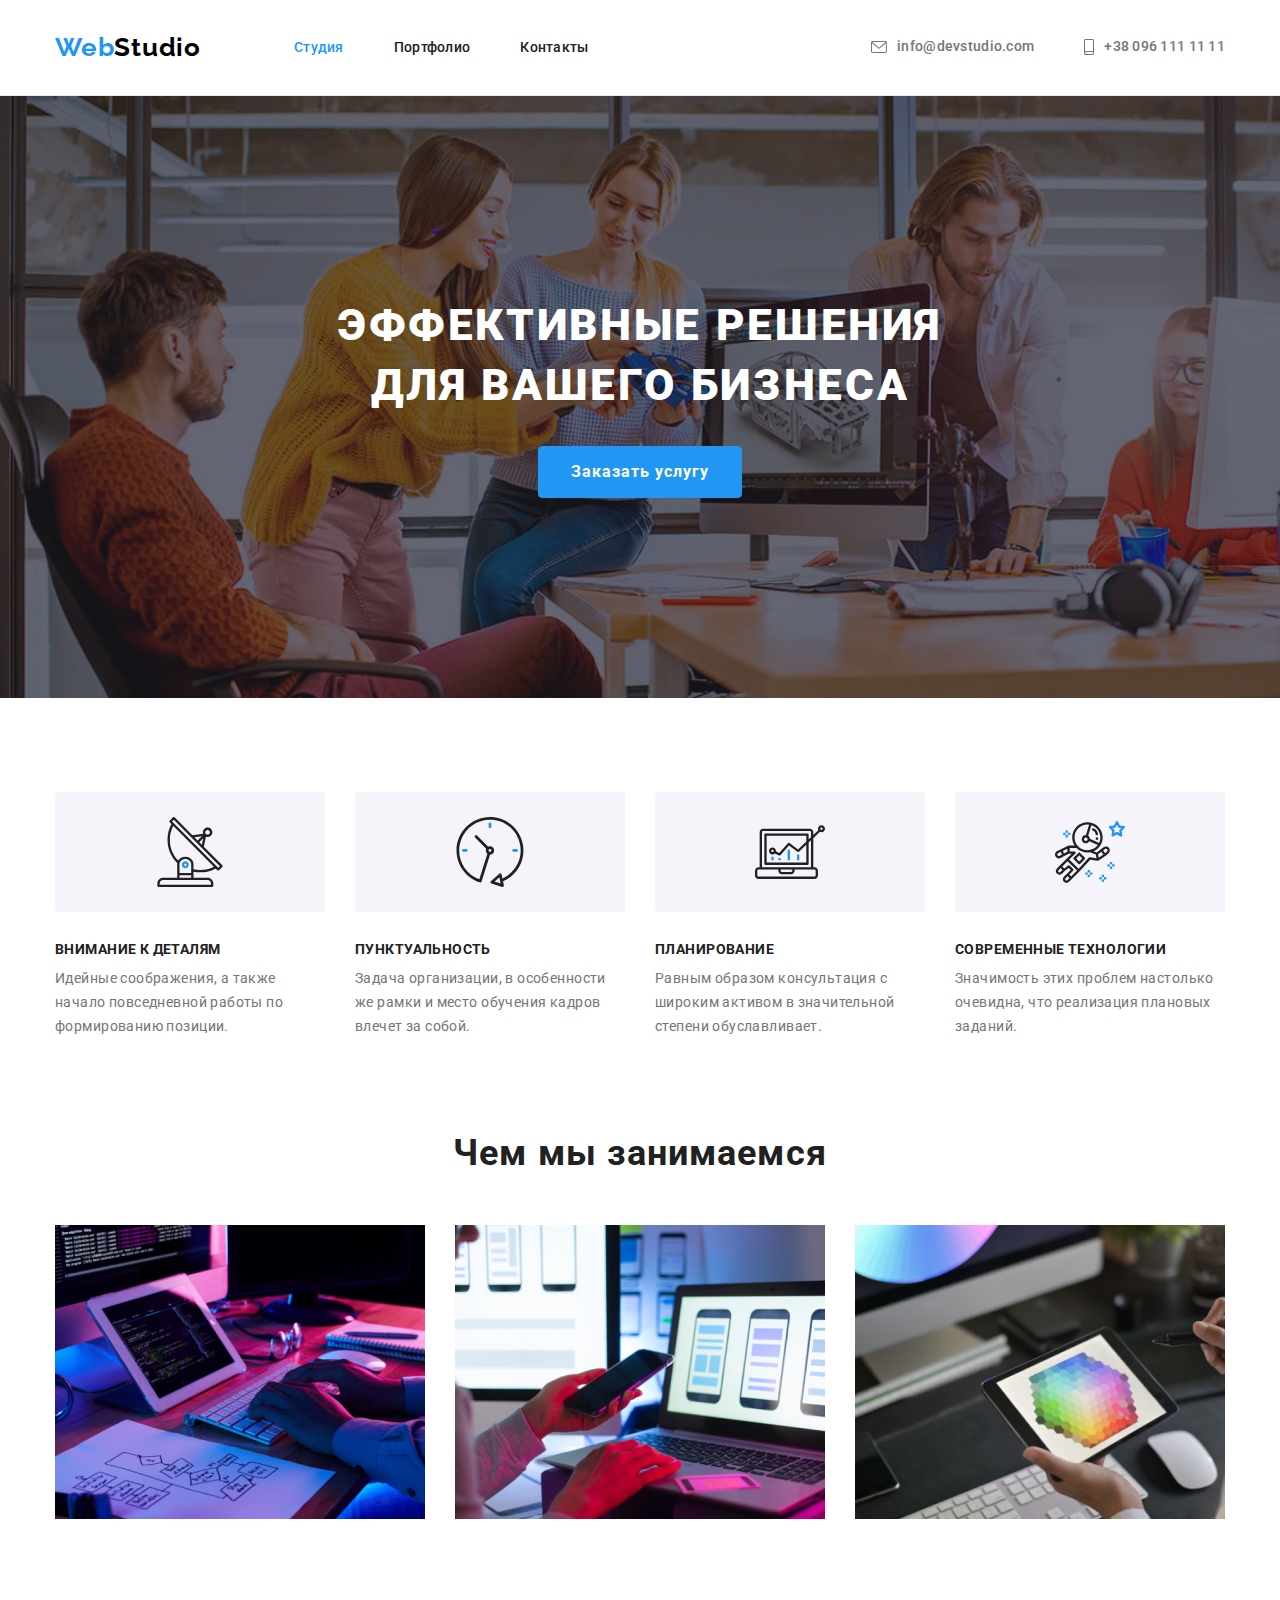
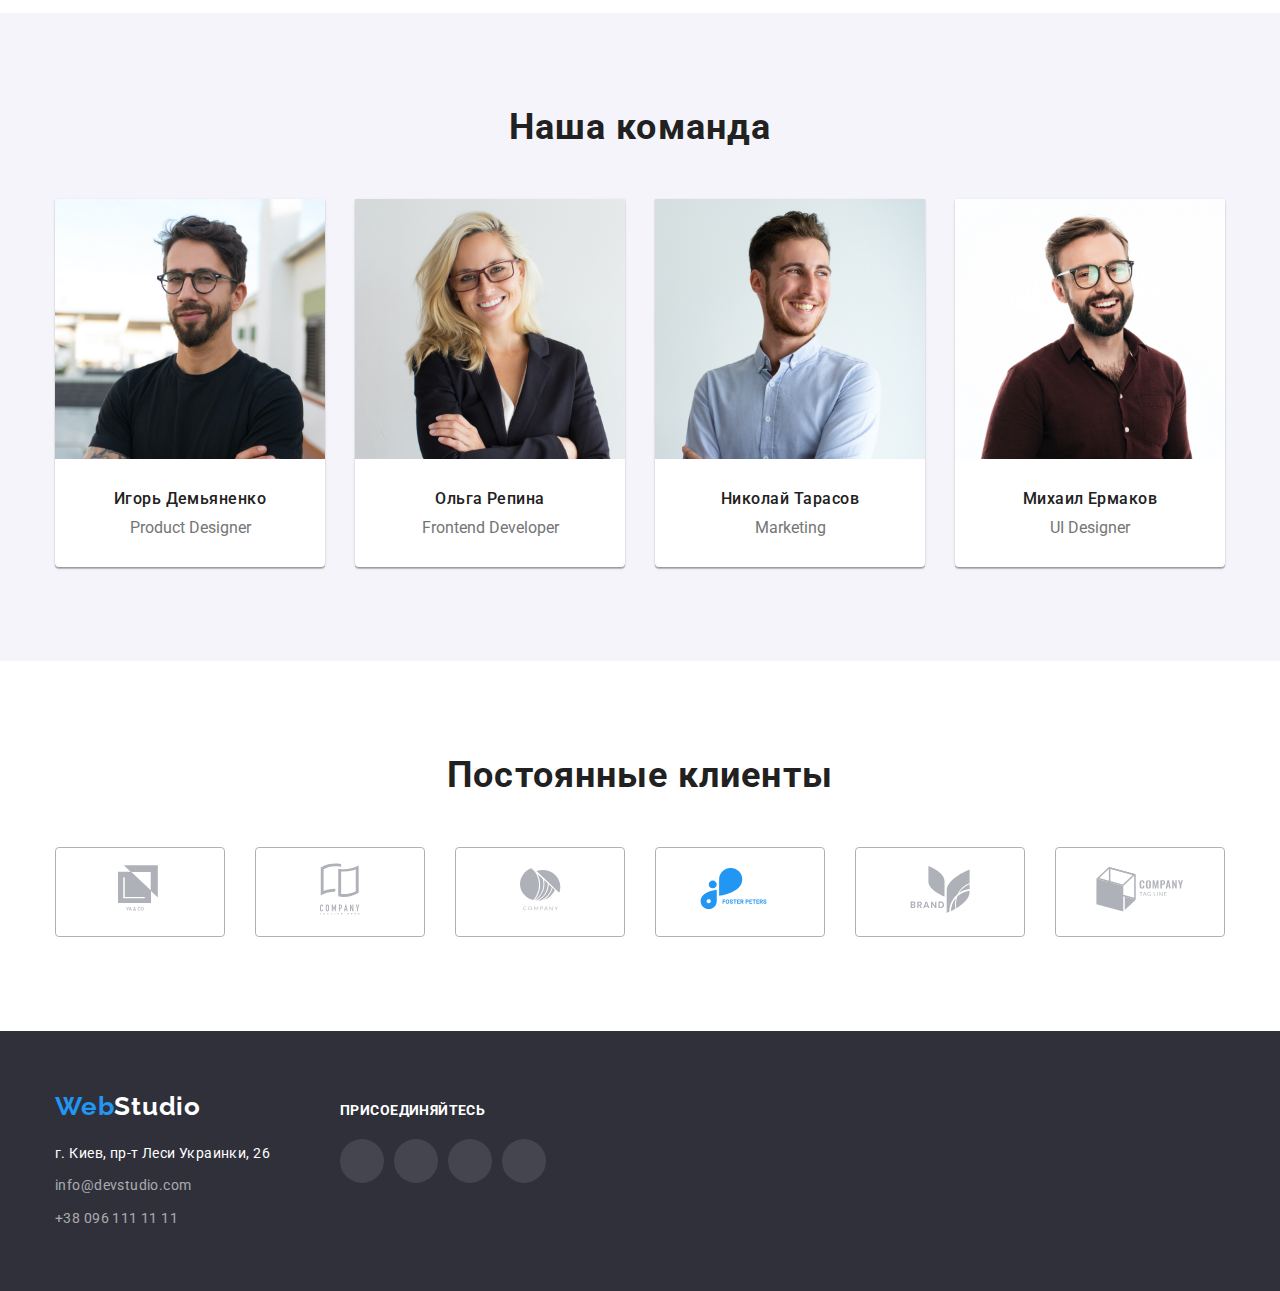
==== index.html @ 1cbe5a63 "added footer social" ====
<!DOCTYPE html>
<html lang="ru">
<head>
    <meta charset="UTF-8">
    <meta name="viewport" content="width=device-width, initial-scale=1.0">
    <link rel="preconnect" href="https://fonts.gstatic.com"> 
    <link href="https://fonts.googleapis.com/css2?family=Raleway:wght@700&family=Roboto:wght@400;500;700;900&display=swap" rel="stylesheet">    
    <link rel="stylesheet" href="https://cdn.jsdelivr.net/npm/modern-normalize@1.0.0/modern-normalize.css">
    <link rel="stylesheet" href="./css/styles.css">
    <title>WebStudio</title>
</head>
<body>
    <header class="header">
        <div class="container">
        <nav class="site-nav">
            <a class="logo" href="./index.html"><span class="accent-logo-color">Web</span>Studio</a>
            <ul class="site-nav-list">
                <li class="nav-menu-item"> <a class="nav-menu-item-link current" href="./index.html">Студия</a></li>
                <li class="nav-menu-item"> <a class="nav-menu-item-link" href="./portfolio.html">Портфолио</a></li>
                <li class="nav-menu-item"> <a class="nav-menu-item-link" href="">Контакты</a></li>
            </ul>
        </nav>    
        <ul class="contacts">
            <li class="contact-item">
                <svg class="email-icon">
                    <use href="./images/sprite.svg#envelope"></use>
                </svg>
                    <a class="contact-item-link" href="mailto:info@devstudio.com">info@devstudio.com</a></li>
            <li class="contact-item">
                <svg class="tel-icon">
                    <use href="./images/sprite.svg#smartphone"></use>
                </svg>
                    <a class="contact-item-link" href="tel:+380961111111">+38 096 111 11 11</a></li>
        </ul>
        </div>
    </header>
    
    <main>
        <!--hero-->
            <section class="hero">
            <div class="container">
                <h1 class="hero-title">Эффективные решения для вашего бизнеса</h1>
                 <button class="hero-btn" type="button"> Заказать услугу </button>
            </div>
            </section>
        <!--advantage-->
        <section class="advantage">
            <div class="container">
                <h2 class="advantage-title visually-hidden">Преимущества</h2>
                <ul class="advantage-list">
                    <li class="advantage-list-item">
                        <div class="advantage-icon-wrapper">
                        <svg class="advantage-icon">
                            <use href="./images/sprite.svg#antenna"></use>
                        </svg>
                        </div>
                        <h3 class="advantage-list-item-title">Внимание к деталям</h3>
                        <p class="advantage-list-item-description">Идейные соображения, а также начало повседневной работы по формированию позиции.</p>
                    </li> 
                    <li class="advantage-list-item">
                        <div class="advantage-icon-wrapper">
                        <svg class="advantage-icon">
                            <use href="./images/sprite.svg#clock"></use>
                        </svg>
                        </div>
                        <h3 class="advantage-list-item-title">Пунктуальность</h3>
                        <p class="advantage-list-item-description">Задача организации, в особенности же рамки и место обучения кадров влечет за собой.</p>
                    </li>
                    <li class="advantage-list-item">
                        <div class="advantage-icon-wrapper">
                        <svg class="advantage-icon">
                            <use href="./images/sprite.svg#diagram"></use>
                        </svg>
                        </div>
                        <h3 class="advantage-list-item-title">Планирование</h3>
                        <p class="advantage-list-item-description">Равным образом консультация с широким активом в значительной степени обуславливает.</p>
                    </li>
                    <li class="advantage-list-item">
                        <div class="advantage-icon-wrapper">
                        <svg class="advantage-icon">
                            <use href="./images/sprite.svg#astronaut"></use>
                        </svg>
                        </div>
                        <h3 class="advantage-list-item-title">Современные технологии</h3>
                        <p class="advantage-list-item-description">Значимость этих проблем настолько очевидна, что реализация плановых заданий.</p>
                    </li>
                </ul>
            </div>
        </section>
        <!--services-->
        <section class="services section">
            <div class="container">
                <h2 class="services-title">Чем мы занимаемся</h2>
                <ul class="services-list">
                    <li class="services-list-item">
                        <img class="services-img" src="./images/img.png" alt="программист работает по ТЗ" height="294" width="370">
                    </li>
                    <li class="services-list-item">
                        <img class="services-img" src="./images/img-1.png" alt="веб дизайн для приложений на смартфоне" height="294" width="370">
                    </li>
                    <li class="services-list-item">
                        <img class="services-img" src="./images/img-2.png" alt="разработка веб дизайна креативщиком" height="294" width="370">
                    </li>
                </ul>
            </div>
        </section>
        <!--team-->
        <section class="team section">
            <div class="container">
                <h2 class="team-title">Наша команда</h2>
                <ul class="worker-list">
                    <li class="worker-list-item">
                        <img class="worker-photo" src="./images/igor.jpg" alt="Продакт дизайнер игорь" width="270" height="260">
                        <h3 class="worker-name">Игорь Демьяненко</h3>
                        <p class="worker-position" lang="en">Product Designer</p>
                    </li>
                    <li class="worker-list-item">
                        <img class="worker-photo" src="./images/olga.jpg" alt="фронт-энд разработчик ольга" width="270" height="260">
                        <h3 class="worker-name">Ольга Репина</h3>
                        <p class="worker-position" lang="en">Frontend Developer</p>
                    </li>
                    <li class="worker-list-item">
                        <img class="worker-photo" src="./images/nikolay.jpg" alt="маркетолог николай" width="270" height="260">
                        <h3 class="worker-name">Николай Тарасов</h3>
                        <p class="worker-position" lang="en">Marketing</p>
                    </li>
                    <li class="worker-list-item">
                        <img class="worker-photo" src="./images/michail.jpg" alt="УИ дизайнер михаил" width="270" height="260">
                        <h3 class="worker-name">Михаил Ермаков</h3>
                        <p class="worker-position" lang="en">UI Designer</p>
                    </li>           
                </ul>
            </div>
        </section>
        <!-- clients -->
        <section class="clients section">
            <div class="container">
                <h2 class="clients-title">Постоянные клиенты</h2>
                <ul class="clients-list">
                    <li class="clients-list-item">
                        <a class="clients-link" href="" target="_blank">
                            <svg class="clients-logo" width="44px" height="49px">
                                <use href="./images/sprite.svg#logo-1"></use>
                            </svg>
                        </a>
                    </li>
                    <li class="clients-list-item">
                        <a class="clients-link" href="" target="_blank">
                            <svg class="clients-logo" width="40px" height="52px" >
                            <use href="./images/sprite.svg#logo-2"></use>
                        </svg>
                        </a>
                    </li>
                    <li class="clients-list-item">
                        <a class="clients-link" href="" target="_blank">
                            <svg class="clients-logo" width="41px" height="43px">
                            <use href="./images/sprite.svg#logo-3"></use>
                        </svg>
                        </a>
                    </li>
                    <li class="clients-list-item">
                        <a class="clients-link" href="" target="_blank">
                            <svg class="clients-logo" width="80px" height="42px">
                            <use href="./images/sprite.svg#logo-4"></use>
                        </svg>
                        </a>
                    </li>
                    <li class="clients-list-item">
                        <a class="clients-link" href="" target="_blank">
                            <svg class="clients-logo" width="60px" height="47px">
                            <use href="./images/sprite.svg#logo-5"></use>
                        </svg>
                        </a>
                    </li>
                    <li class="clients-list-item">
                        <a class="clients-link" href="" target="_blank">
                            <svg class="clients-logo" width="88px" height="45px">
                            <use href="./images/sprite.svg#logo-6"></use>
                        </svg>
                        </a>
                    </li>
                </ul>
            </div>
        </section>
    </main>
    <footer class="footer">
        <!-- contacts -->
        <div class="container">
            <div class="wrap">
            <a class="logo" href="./index.html" ><span class="accent-logo-color">Web</span><span class="logo-white">Studio</span></a>
            <address>
                <ul class="main-contacts-list">
                    <li class="main-contacts-item">
                        <a class="main-contacts-link map" href="https://goo.gl/maps/psRtu3tgyUnC2bHMA" target="_blank"> г. Киев, пр-т Леси Украинки, 26 </a>
                    </li>
                    <li class="main-contacts-item">
                        <a class="main-contacts-link" href="mailto:info@devstudio.com">info@devstudio.com</a>
                    </li>
                    <li class="main-contacts-item">
                        <a class="main-contacts-link" href="tel:+380961111111">+38 096 111 11 11</a>
                    </li>
                </ul>
            </address>
            </div>
            <div class="footer-social">
                <h2 class="join">присоединяйтесь</h2>
                <ul class="footer-social-list">
                    <li class="footer-social-item">
                        <a class="footer-social-link" href="#" target="_blank">
                            <svg class="social-logo" width="20px" height="20px">
                                <use href=".images/sprite.svg#instagram"></use>
                            </svg>
                        </a>
                    </li>
                    <li class="footer-social-item">
                        <a class="footer-social-link" href="#" target="_blank">
                            <svg class="social-logo" width="20px" height="20px">
                                <use href=".images/sprite.svg#twitter"></use>
                            </svg>
                        </a>
                    </li>
                    <li class="footer-social-item">
                        <a class="footer-social-link" href="#" target="_blank">
                            <svg class="social-logo" width="20px" height="20px">
                                <use href=".images/sprite.svg#facebook"></use>
                            </svg>
                        </a>
                    </li>
                    <li class="footer-social-item">
                        <a class="footer-social-link" href="#" target="_blank"">
                            <svg class="social-logo" width="20px" height="20px">
                                <use href=".images/sprite.svg#linkedin"></use>
                            </svg>
                        </a>
                    </li>
                </ul>
            </div>
        </div>
    </footer>
</body>
</html>
---- css/styles.css ----
:root {
    --primary-text-color:#212121;
    --secondary-text-color:#757575;
    --accent-text-color:#2196F3;
    --reserve-text-color: #FFFFFF;
    --primary-font-family: "Roboto", sans-serif;
    --secondary-font-family: "Raleway", sans-serif;
}
html {
    box-sizing: border-box;
    
}
*,
*::before,
*::after {
  box-sizing: inherit;
}
body {
    font-family: var(--primary-font-family);
}
ul {
    list-style: none;
    padding: 0;
    margin: 0;
}
h1,
h2,
h3,
h4,
h5,
h6,
p {
    margin: 0;
}
a {
    text-decoration: none;
}
address {
    font-style: normal;
}
img {
    display: block;
    max-width: 100%;
    height: auto;
}
.container {
    width: 1200px;
    padding: 0 15px;
    margin: 0 auto;
}
.section {
    padding-top: 94px;
    padding-bottom: 94px;
}
.visually-hidden {
    position: absolute;
    width: 1px;
    height: 1px;
    margin: -1px;
    border: 0;
    padding: 0;
    
    white-space: nowrap;
    clip-path: inset(100%);
    clip: rect(0 0 0 0);
    overflow: hidden;
  }
  /* ========== HEADER ==========*/
.header {
    padding-top: 32px;
    padding-bottom: 32px;
    border-bottom: 1px solid #ececec;
}
  .header .container {
      display: flex;
      align-items: center;
  }
  .site-nav {
      display: flex;
      align-items: center;
  }
  .site-nav-list{
    display: flex;
    align-items: center;
    margin-left: 93px;
  }
  .nav-menu-item:not(:last-child) {
      margin-right: 50px;
  }
  .contacts {
      display: flex;
      align-items: center;
      margin-left: auto;
  }
  .logo {
      font-family: var(--secondary-font-family);
      color:#000000;
      font-weight: 700;
      font-size: 26px;
      line-height: 1.19;
      letter-spacing: 0.03em;
    }
  .accent-logo-color {
      color: var(--accent-text-color);
  }
  .nav-menu-item-link {
      font-weight: 500;
      font-size: 14px;
      line-height: 1.14;
      letter-spacing: 0.02em;
      color: var(--primary-text-color);
  }
  .nav-menu-item-link:hover,
  .nav-menu-item-link:focus,
  .contact-item-link:hover,
  .contact-item-link:focus {
    color: var(--accent-text-color);
}
.current {
    color: var(--accent-text-color);
}
.contact-item:not(:last-child) {
    margin-right: 50px;
}
.contact-item-link {
    font-weight: 500;
    font-size: 14px;
    line-height: 1.14;
    letter-spacing: 0.02em;
    color: var(--secondary-text-color);
}
.contact-item {
    display: flex;
    align-items: center;
}
.email-icon {
    margin-right: 10px;
    width: 16px;
    height: 12px;
}
.tel-icon {
    margin-right: 10px;
    width: 10px;
    height: 16px;
}

.email-icon:hover,
.email-icon:focus,
.tel-icon:hover,
.tel-icon:focus {
    fill: currentColor;
}

/* =========== HERO ==========*/
.hero {
    text-align: center;
    padding-top: 200px;
    padding-bottom: 200px;
    background-color: #2F303A;
    background-image: linear-gradient(
        rgba(47, 48, 58, 0.4),
        rgba(47, 48, 58, 0.4)
      ),
      url(../images/hero.jpg);
    background-repeat: no-repeat;
    background-size: cover;
 } 
.hero-title {
    max-width: 696px;
    margin-left: auto;
    margin-right: auto;
    font-weight: 900;
    font-size: 44px;
    line-height: 1.36; 
    letter-spacing: 0.06em;
    text-transform: uppercase;
    color: var(--reserve-text-color);
    margin-bottom: 30px;
}
.hero-btn {
    padding: 10px 32px;
    min-width: 200px;
    border-radius: 4px;
    border: 1px solid var(--accent-text-color);
    cursor: pointer;
    font-weight: 700;
    font-size: 16px;
    line-height: 1.87;
    letter-spacing: 0.06em;
    color: var(--reserve-text-color);
    background-color: var(--accent-text-color);
}
/* ========= ADVANTAGES ======== */
.advantage .container {
    padding-top: 94px;
}
.advantage-list {
    display: flex;
    align-items: flex-start;
    justify-content: space-between;
}
.advantage-list-item {
    min-width: 270px;
}
.advantage-list-item:not(:last-child) {
    margin-right: 30px;
}
.advantage-list-item-title {
    margin-bottom: 10px;
    font-weight: 700;
    font-size: 14px;
    line-height: 1.14;
    letter-spacing: 0.03em;
    text-transform: uppercase;
    color: var(--primary-text-color);
    }
.advantage-list-item-description {
    font-weight: 400;
    font-size: 14px;
    line-height: 1.71;
    letter-spacing: 0.03em;
    color: var(--secondary-text-color);
}
.advantage-icon{
    width: 70px;
    height: 70px;
}
.advantage-icon-wrapper {
    margin-bottom: 30px;
    padding: 25px 100px;
    height: 120px;
    background-color: #F5F4FA;
    border-radius: 4px;
}
/*  ========SERVICES======== */
.services-list {
    display: flex;
    justify-content: space-between;
}
.services-title {
    margin-bottom: 50px;
    font-weight: 700;
    font-size: 36px;
    line-height: 1.16;
    text-align: center;
    letter-spacing: 0.03em;
    color: var(--primary-text-color);
}

/* ======= TEAM ======= */
.team {
    background: #F5F4FA;
}
.worker-list {
    display: flex;
    justify-content: space-between;  
}
.worker-list-item {
    padding-bottom: 30px;
    background-color: var(--reserve-text-color);
    box-shadow: 
        0px 1px 3px rgba(0, 0, 0, 0.12), 
        0px 1px 1px  rgba(0, 0, 0, 0.14), 
        0px 2px 1px  rgba(0, 0, 0, 0.2);
    border-radius: 0px 0px 4px 4px;
}
.team-title {
    margin-bottom: 50px;
    font-weight: 700;
    font-size: 36px;
    line-height: 1.16;
    text-align: center;
    letter-spacing: 0.03em;
    color: var(--primary-text-color);
}
.worker-name {
    margin-top: 30px;
    font-weight: 500;
    font-size: 16px;
    line-height: 1.19;
    text-align: center;
    letter-spacing: 0.03em;
    color: var(--primary-text-color);
}
.worker-position{
    margin-top: 10px;
    font-size: 16px;
    line-height: 1.19;
    text-align: center;
    color: var(--secondary-text-color);
}
/* ========= CLIENTS ======== */
.clients-list {
    display: flex;
    align-items: flex-start;
    justify-content: space-between;
}
.clients-list-item {
    display: flex;
    justify-content: center;
    align-items: center;
    width: 170px;
    height: 90px;
    border: 1px solid #AFB1B8;
    border-radius: 4px;
}
.clients-list-item:not(:last-child) {
    margin-right: 30px;
}
.clients-title {
    margin-bottom: 50px;
    font-weight: 700;   
    font-size: 36px;    
    line-height: 1.16;
    text-align: center;
    letter-spacing: 0.03em;
    color: var(--primary-text-color);
}


/* ====== FOOTER ======== */
.footer {
    padding-top: 60px;
    padding-bottom: 60px;
    background: #2F303A;
} 
.logo-white {
    color: var(--reserve-text-color);
}
.main-contacts-list {
    margin-top: 20px;
}
.main-contacts-item:not(:last-child) {
    margin-bottom: 9px;
}
.main-contacts-link{
    font-size: 14px;
    line-height: 1.71;
    letter-spacing: 0.03em;
    color: rgba(255, 255, 255, 0.6);
}
.main-contacts-link.map {
    color: var(--reserve-text-color);
}
.footer .container {
    display: flex;
    justify-self: start;
    align-items: baseline;
}   
/* =====footer social links======= */
.footer-social {
    margin-left: 70px;
}
.join {
    margin-bottom: 20px;
    font-weight: bold;
    font-size: 14px;
    line-height: 1.14;
    letter-spacing: 0.03em;
    text-transform: uppercase;
    color: var(--reserve-text-color);
}
.footer-social-list {
    display: flex;
    align-items: flex-start;
    justify-content: space-between;
    width: 206px;
}
.footer-social-item {
    width: 44px;
    height: 44px;
    border-radius: 50%;
    background-color: rgba(255, 255, 255, 0.1);
}
/* ======== PORTFOLIO ========== */
.filter {
    display: flex;
    justify-content: center;
    margin-bottom: 50px;
}
.filter-item:not(:last-child) {
    margin-right: 9px;
}
.filter-btn {
    min-width: 73px;
    padding: 6px 22px;
    border: none;
    cursor: pointer;
    background: #F5F4FA;
    border-radius: 4px;
    font-family: var(--primary-font-family);
    font-weight: 500;
    font-size: 16px;
    line-height: 1.62;
    text-align: center;
    letter-spacing: 0.03em;
}
.filter-btn:hover,
.filter-btn:focus {
    background-color: var(--accent-text-color);
    color: var(--reserve-text-color);
    box-shadow: 
        0px 3px 1px rgba(0, 0, 0, 0.1), 
        0px 1px 2px rgba(0, 0, 0, 0.08),
        0px 2px 2px rgba(0, 0, 0, 0.12);
    }
.examples-list {
    display: flex;
    flex-wrap: wrap;
}
.examples-list-item {
    width: 370px;
}
.examples-list-item:not(:nth-child(3n)) {
     margin-right: 30px;
} 
.examples-list-item:not(:nth-last-child(-n + 3)) {
    margin-bottom: 30px;
}
.examples-list-item-title {
    margin-bottom: 4px;
    font-weight: 700;
    font-size: 18px;
    line-height: 2;
    letter-spacing: 0.06em;
    color: var(--primary-text-color);
}
.examples-list-item-description {
    font-size: 16px;
    line-height: 1.87;
    letter-spacing: 0.03em;
    color: var(--secondary-text-color);
}
.wrapper {
    padding: 20px 24px;
    border-right: 1px solid #eeeeee;
    border-bottom: 1px solid #eeeeee;
    border-left: 1px solid #eeeeee;
}
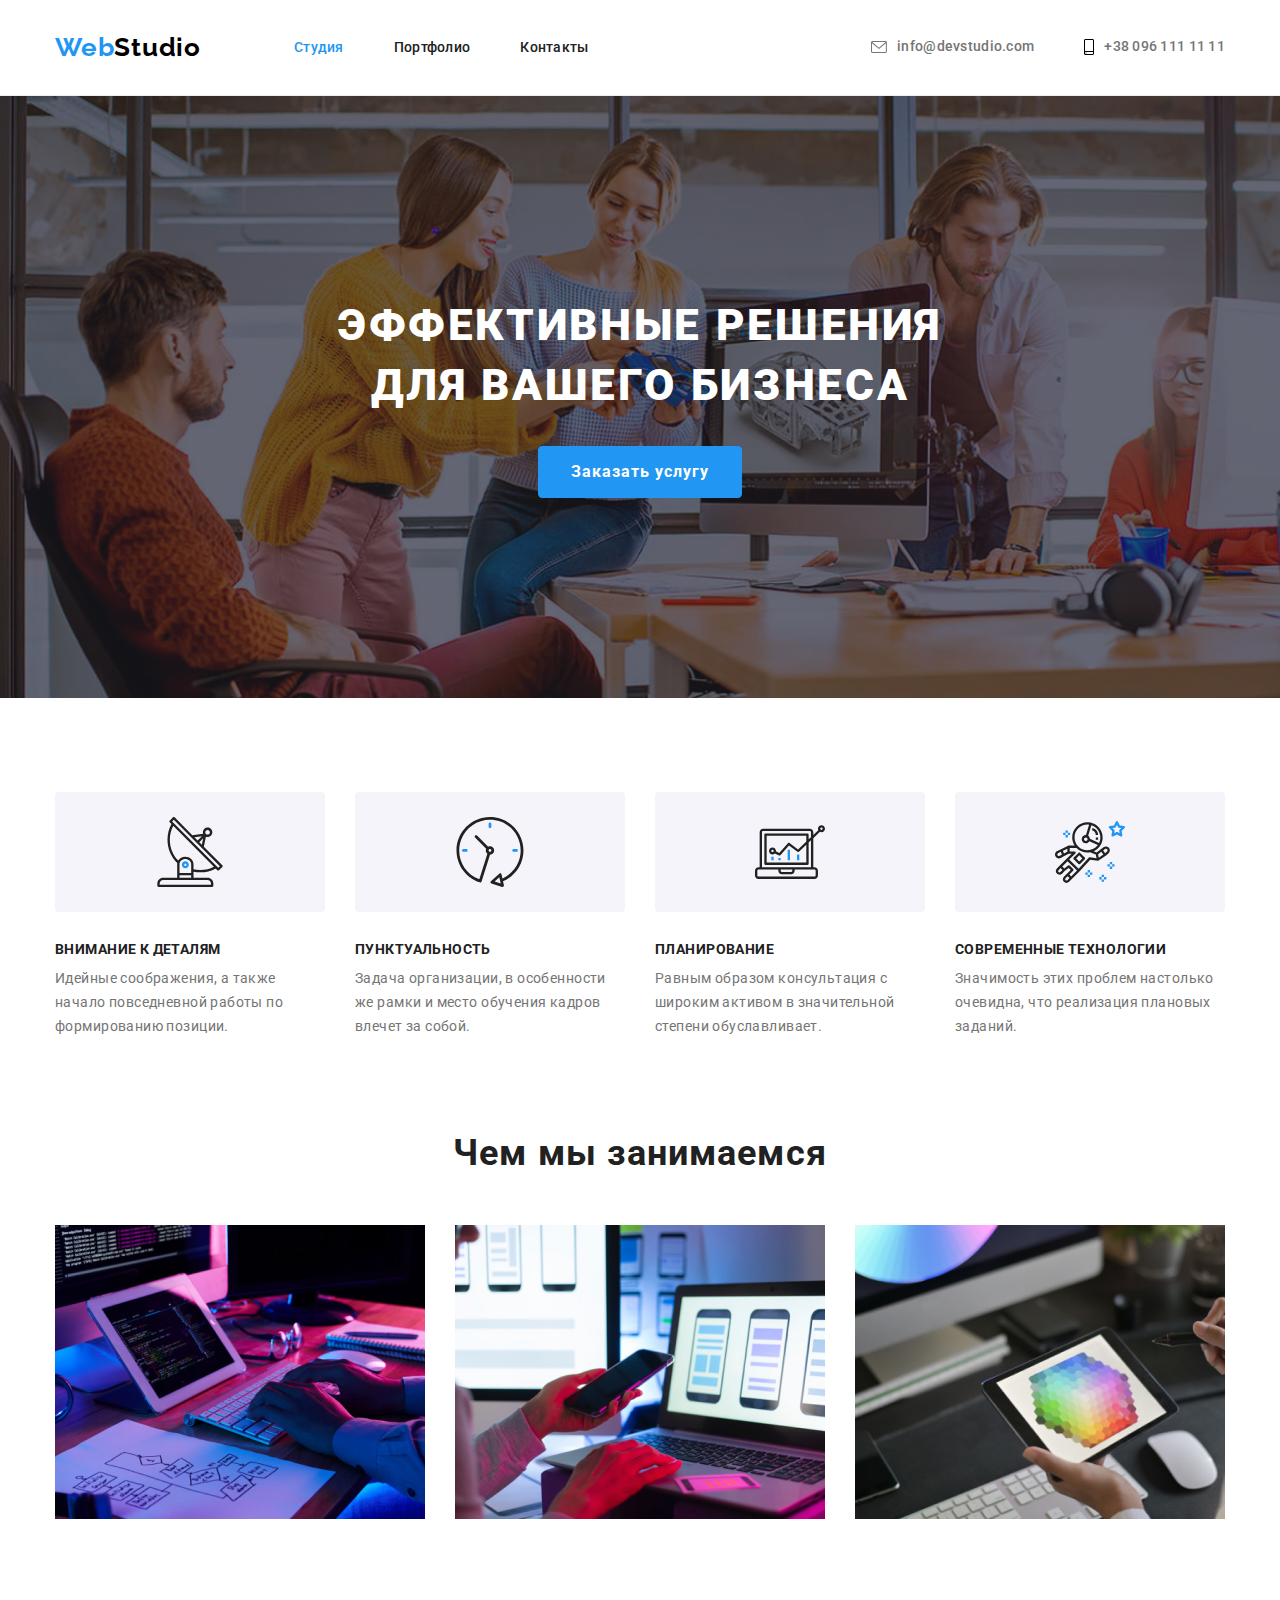
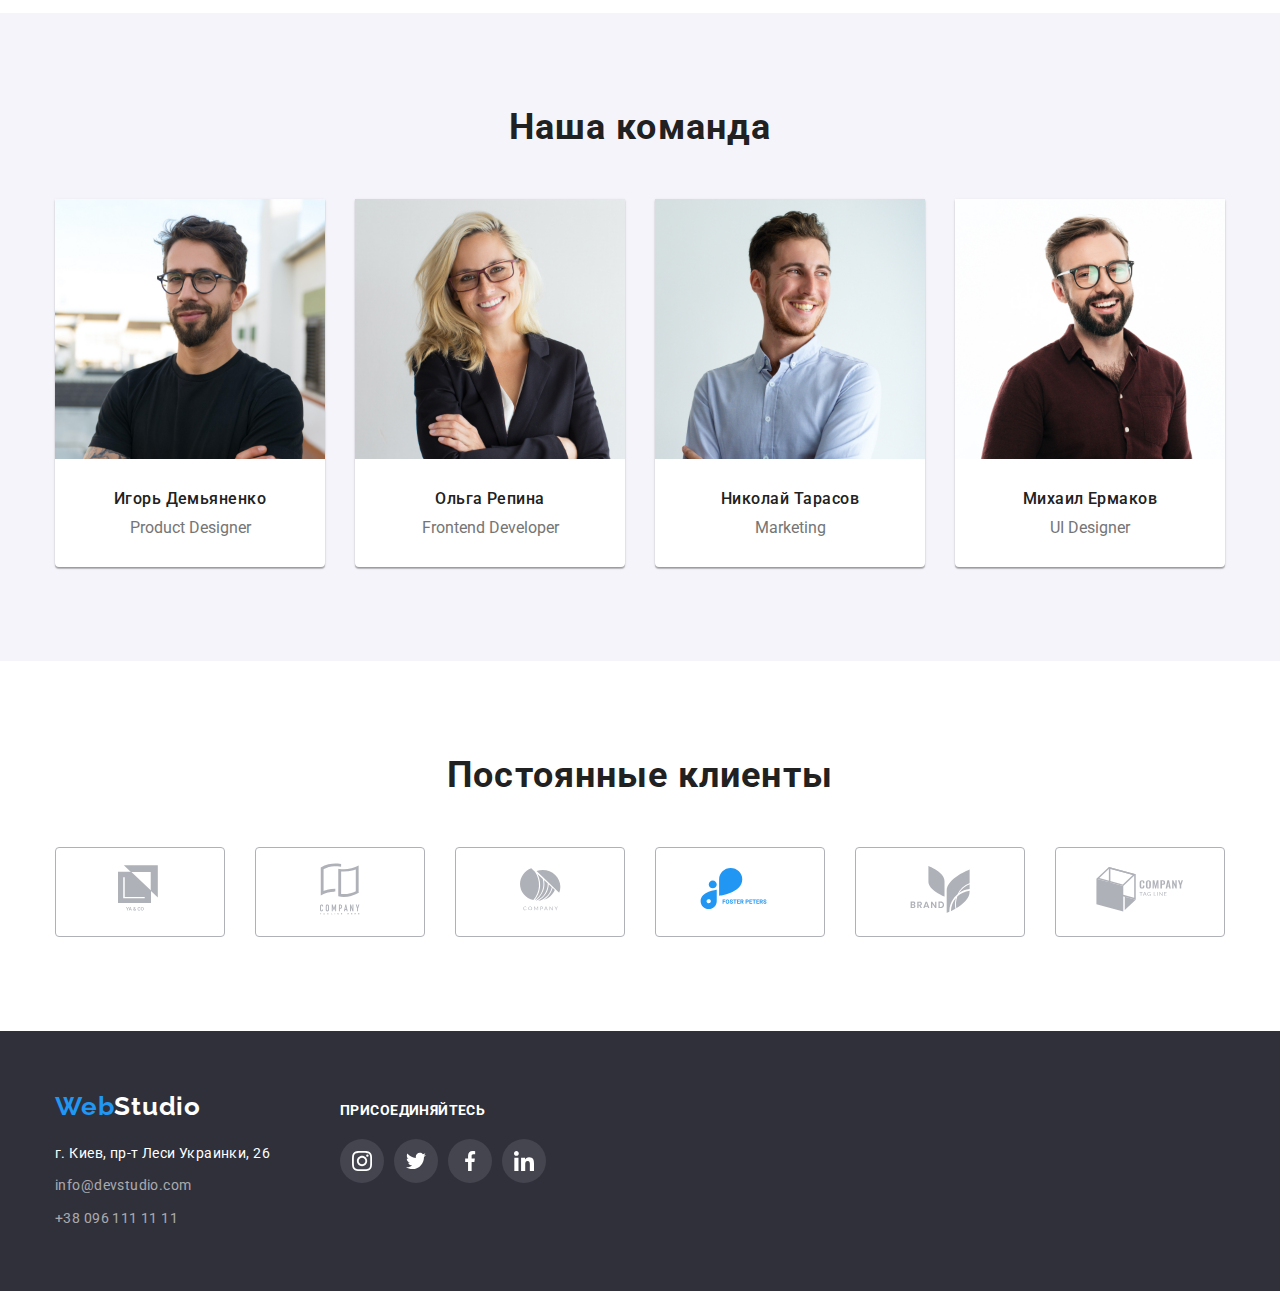
==== commit c1fcbd2f: "added hover to social in footer" ====
--- a/index.html
+++ b/index.html
@@ -208,28 +208,28 @@
                     <li class="footer-social-item">
                         <a class="footer-social-link" href="#" target="_blank">
                             <svg class="social-logo" width="20px" height="20px">
-                                <use href=".images/sprite.svg#instagram"></use>
+                                <use href="./images/sprite.svg#instagram"></use>
                             </svg>
                         </a>
                     </li>
                     <li class="footer-social-item">
                         <a class="footer-social-link" href="#" target="_blank">
                             <svg class="social-logo" width="20px" height="20px">
-                                <use href=".images/sprite.svg#twitter"></use>
+                                <use href="./images/sprite.svg#twitter"></use>
                             </svg>
                         </a>
                     </li>
                     <li class="footer-social-item">
                         <a class="footer-social-link" href="#" target="_blank">
                             <svg class="social-logo" width="20px" height="20px">
-                                <use href=".images/sprite.svg#facebook"></use>
+                                <use href="./images/sprite.svg#facebook"></use>
                             </svg>
                         </a>
                     </li>
                     <li class="footer-social-item">
                         <a class="footer-social-link" href="#" target="_blank"">
                             <svg class="social-logo" width="20px" height="20px">
-                                <use href=".images/sprite.svg#linkedin"></use>
+                                <use href="./images/sprite.svg#linkedin"></use>
                             </svg>
                         </a>
                     </li>
--- a/css/styles.css
+++ b/css/styles.css
@@ -362,15 +362,24 @@
 }
 .footer-social-list {
     display: flex;
-    align-items: flex-start;
     justify-content: space-between;
     width: 206px;
 }
-.footer-social-item {
+.footer-social-link {
+    display: flex;
+    justify-content: center;
+    align-items: center;
     width: 44px;
     height: 44px;
     border-radius: 50%;
     background-color: rgba(255, 255, 255, 0.1);
+}
+.footer-social-link:hover,
+.footer-social-link:focus {
+    background-color: var(--accent-text-color);
+}
+.social-logo {
+    fill: var(--reserve-text-color);
 }
 /* ======== PORTFOLIO ========== */
 .filter {
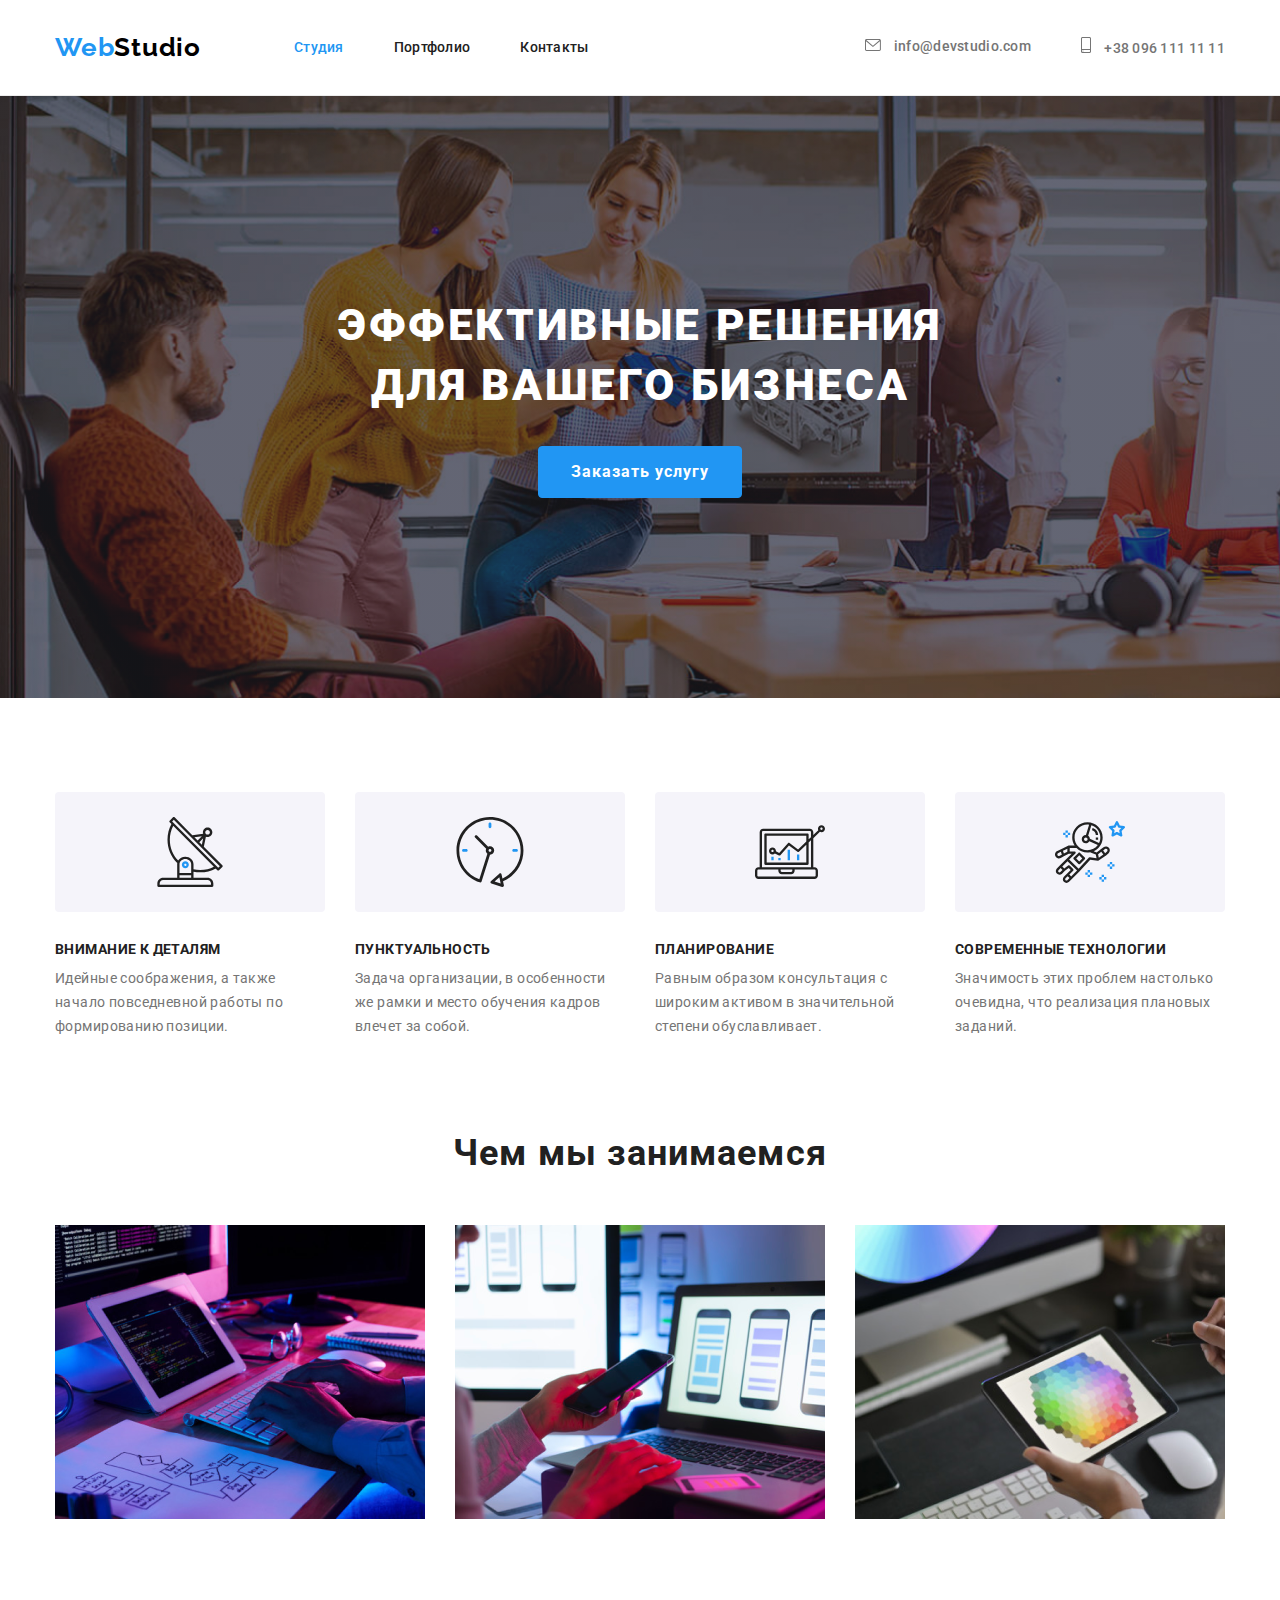
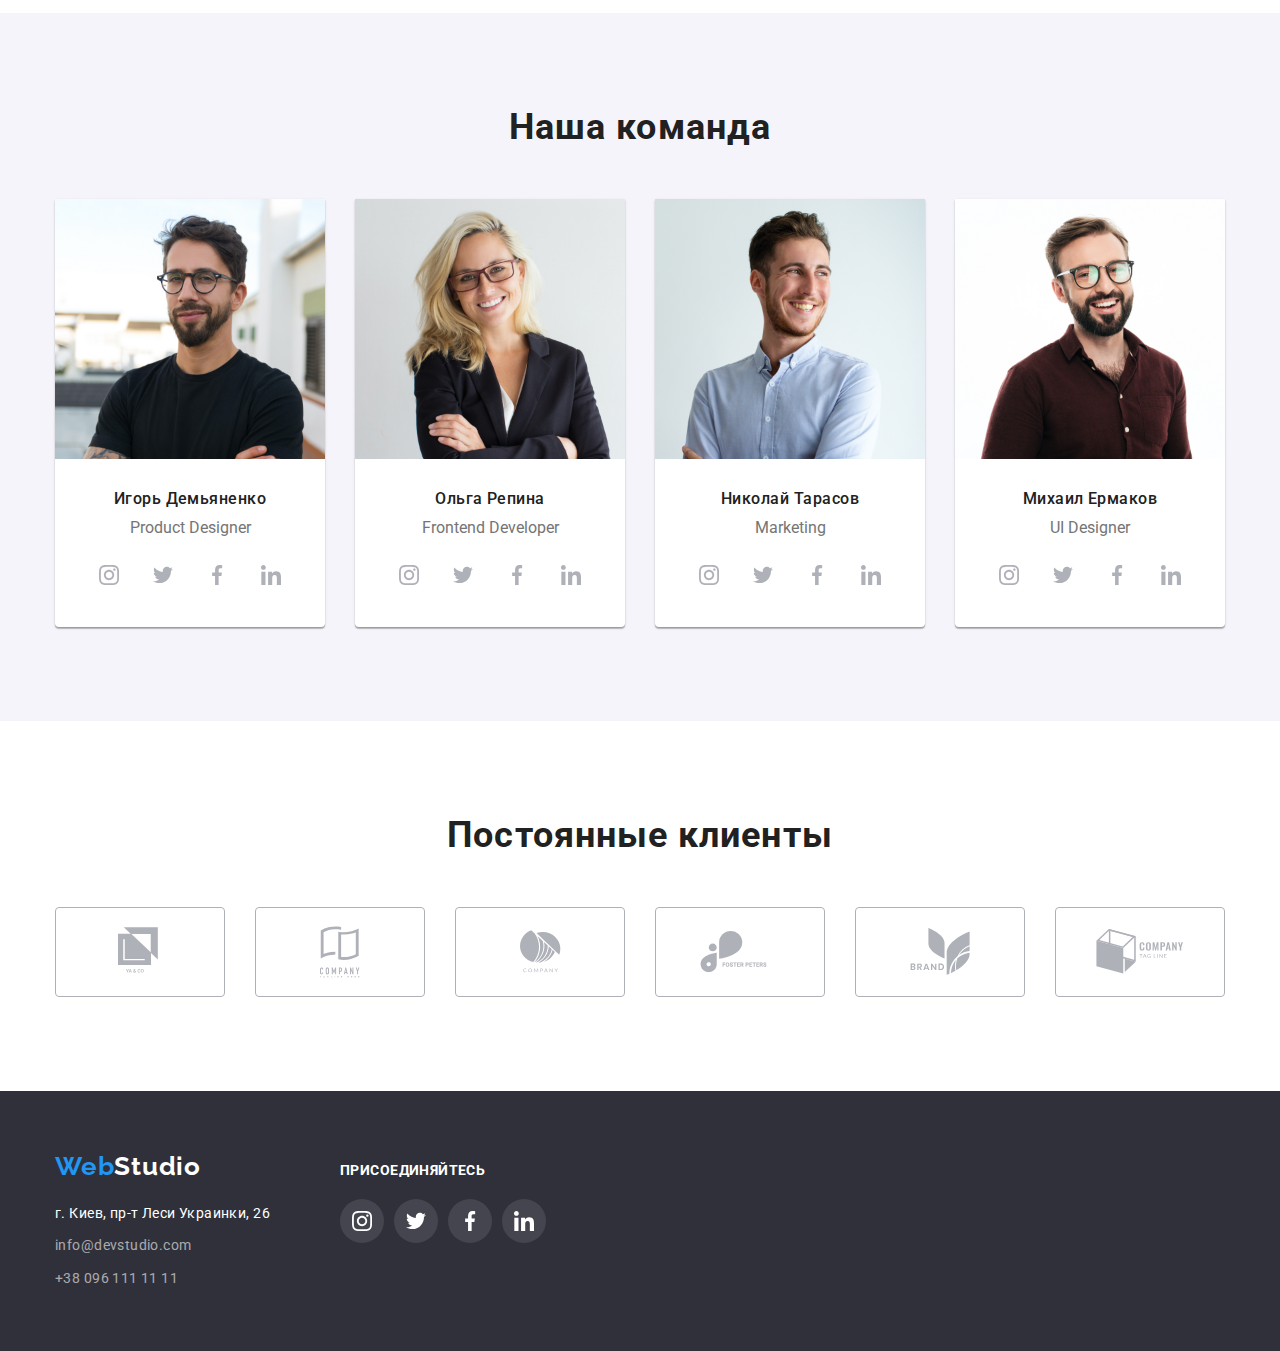
==== commit aec9a568: "added all icons, hover and focus" ====
--- a/index.html
+++ b/index.html
@@ -22,19 +22,24 @@
         </nav>    
         <ul class="contacts">
             <li class="contact-item">
-                <svg class="email-icon">
-                    <use href="./images/sprite.svg#envelope"></use>
-                </svg>
-                    <a class="contact-item-link" href="mailto:info@devstudio.com">info@devstudio.com</a></li>
+                <a class="contact-item-link" href="mailto:info@devstudio.com">
+                    <svg class="contact-icon" width="16px" height="12px">
+                         <use href="./images/sprite.svg#envelope"></use>
+                    </svg>
+                    info@devstudio.com
+                </a>
+            </li>
             <li class="contact-item">
-                <svg class="tel-icon">
-                    <use href="./images/sprite.svg#smartphone"></use>
-                </svg>
-                    <a class="contact-item-link" href="tel:+380961111111">+38 096 111 11 11</a></li>
+                <a class="contact-item-link" href="tel:+380961111111">
+                    <svg class="contact-icon" width="10px" height="16px">
+                        <use href="./images/sprite.svg#smartphone"></use>
+                    </svg>
+                    +38 096 111 11 11
+                </a>
+            </li>
         </ul>
         </div>
-    </header>
-    
+    </header>   
     <main>
         <!--hero-->
             <section class="hero">
@@ -111,23 +116,151 @@
                 <ul class="worker-list">
                     <li class="worker-list-item">
                         <img class="worker-photo" src="./images/igor.jpg" alt="Продакт дизайнер игорь" width="270" height="260">
-                        <h3 class="worker-name">Игорь Демьяненко</h3>
-                        <p class="worker-position" lang="en">Product Designer</p>
+                        <div class="worker-info">
+                            <h3 class="worker-name">Игорь Демьяненко</h3>
+                            <p class="worker-position" lang="en">Product Designer</p>
+                            <ul class="worker-social-list">
+                                <li class="worker-social-item">
+                                    <a class="worker-social-link" href="https://www.instagram.com/" target="_blank">
+                                        <svg class="social-network" width="20px" height="20px">
+                                            <use href="./images/sprite.svg#instagram"></use>
+                                        </svg>
+                                    </a>
+                                </li>
+                                <li class="worker-social-item">
+                                    <a class="worker-social-link" href="https://www.instagram.com/" target="_blank">
+                                        <svg class="social-network" width="20px" height="20px">
+                                            <use href="./images/sprite.svg#twitter"></use>
+                                        </svg>
+                                    </a>
+                                </li>
+                                <li class="worker-social-item">
+                                    <a class="worker-social-link" href="https://www.instagram.com/" target="_blank">
+                                        <svg class="social-network" width="20px" height="20px">
+                                            <use href="./images/sprite.svg#facebook"></use>
+                                        </svg>
+                                    </a>
+                                </li>
+                                <li class="worker-social-item">
+                                    <a class="worker-social-link" href="https://www.instagram.com/" target="_blank">
+                                        <svg class="social-network" width="20px" height="20px">
+                                            <use href="./images/sprite.svg#linkedin"></use>
+                                        </svg>
+                                    </a>
+                                </li>
+                            </ul>
+                        </div>
                     </li>
                     <li class="worker-list-item">
                         <img class="worker-photo" src="./images/olga.jpg" alt="фронт-энд разработчик ольга" width="270" height="260">
-                        <h3 class="worker-name">Ольга Репина</h3>
-                        <p class="worker-position" lang="en">Frontend Developer</p>
+                        <div class="worker-info">
+                            <h3 class="worker-name">Ольга Репина</h3>
+                            <p class="worker-position" lang="en">Frontend Developer</p>
+                            <ul class="worker-social-list">
+                            <li class="worker-social-item">
+                                <a class="worker-social-link" href="https://www.instagram.com/" target="_blank">
+                                    <svg class="social-network" width="20px" height="20px">
+                                        <use href="./images/sprite.svg#instagram"></use>
+                                    </svg>
+                                </a>
+                            </li>
+                            <li class="worker-social-item">
+                                <a class="worker-social-link" href="https://www.instagram.com/" target="_blank">
+                                    <svg class="social-network" width="20px" height="20px">
+                                        <use href="./images/sprite.svg#twitter"></use>
+                                    </svg>
+                                </a>
+                            </li>
+                            <li class="worker-social-item">
+                                <a class="worker-social-link" href="https://www.instagram.com/" target="_blank">
+                                    <svg class="social-network" width="20px" height="20px">
+                                        <use href="./images/sprite.svg#facebook"></use>
+                                    </svg>
+                                </a>
+                            </li>
+                            <li class="worker-social-item">
+                                <a class="worker-social-link" href="https://www.instagram.com/" target="_blank">
+                                    <svg class="social-network" width="20px" height="20px">
+                                        <use href="./images/sprite.svg#linkedin"></use>
+                                    </svg>
+                                </a>
+                            </li>
+                            </ul>
+                        </div>
                     </li>
                     <li class="worker-list-item">
                         <img class="worker-photo" src="./images/nikolay.jpg" alt="маркетолог николай" width="270" height="260">
-                        <h3 class="worker-name">Николай Тарасов</h3>
-                        <p class="worker-position" lang="en">Marketing</p>
+                        <div class="worker-info">
+                            <h3 class="worker-name">Николай Тарасов</h3>
+                            <p class="worker-position" lang="en">Marketing</p>
+                            <ul class="worker-social-list">
+                            <li class="worker-social-item">
+                                <a class="worker-social-link" href="https://www.instagram.com/" target="_blank">
+                                    <svg class="social-network" width="20px" height="20px">
+                                        <use href="./images/sprite.svg#instagram"></use>
+                                    </svg>
+                                </a>
+                            </li>
+                            <li class="worker-social-item">
+                                <a class="worker-social-link" href="https://www.instagram.com/" target="_blank">
+                                    <svg class="social-network" width="20px" height="20px">
+                                        <use href="./images/sprite.svg#twitter"></use>
+                                    </svg>
+                                </a>
+                            </li>
+                            <li class="worker-social-item">
+                                <a class="worker-social-link" href="https://www.instagram.com/" target="_blank">
+                                    <svg class="social-network" width="20px" height="20px">
+                                        <use href="./images/sprite.svg#facebook"></use>
+                                    </svg>
+                                </a>
+                            </li>
+                            <li class="worker-social-item">
+                                <a class="worker-social-link" href="https://www.instagram.com/" target="_blank">
+                                    <svg class="social-network" width="20px" height="20px">
+                                        <use href="./images/sprite.svg#linkedin"></use>
+                                    </svg>
+                                </a>
+                            </li>
+                            </ul>
+                        </div>
                     </li>
                     <li class="worker-list-item">
                         <img class="worker-photo" src="./images/michail.jpg" alt="УИ дизайнер михаил" width="270" height="260">
-                        <h3 class="worker-name">Михаил Ермаков</h3>
-                        <p class="worker-position" lang="en">UI Designer</p>
+                        <div class="worker-info">
+                            <h3 class="worker-name">Михаил Ермаков</h3>
+                            <p class="worker-position" lang="en">UI Designer</p>
+                            <ul class="worker-social-list">
+                            <li class="worker-social-item">
+                                <a class="worker-social-link" href="https://www.instagram.com/" target="_blank">
+                                    <svg class="social-network" width="20px" height="20px">
+                                        <use href="./images/sprite.svg#instagram"></use>
+                                    </svg>
+                                </a>
+                            </li>
+                            <li class="worker-social-item">
+                                <a class="worker-social-link" href="https://www.instagram.com/" target="_blank">
+                                    <svg class="social-network" width="20px" height="20px">
+                                        <use href="./images/sprite.svg#twitter"></use>
+                                    </svg>
+                                </a>
+                            </li>
+                            <li class="worker-social-item">
+                                <a class="worker-social-link" href="https://www.instagram.com/" target="_blank">
+                                    <svg class="social-network" width="20px" height="20px">
+                                        <use href="./images/sprite.svg#facebook"></use>
+                                    </svg>
+                                </a>
+                            </li>
+                            <li class="worker-social-item">
+                                <a class="worker-social-link" href="https://www.instagram.com/" target="_blank">
+                                    <svg class="social-network" width="20px" height="20px">
+                                        <use href="./images/sprite.svg#linkedin"></use>
+                                    </svg>
+                                </a>
+                            </li>
+                            </ul>
+                        </div>
                     </li>           
                 </ul>
             </div>
@@ -206,28 +339,28 @@
                 <h2 class="join">присоединяйтесь</h2>
                 <ul class="footer-social-list">
                     <li class="footer-social-item">
-                        <a class="footer-social-link" href="#" target="_blank">
+                        <a class="footer-social-link" href="https://www.instagram.com/" target="_blank">
                             <svg class="social-logo" width="20px" height="20px">
                                 <use href="./images/sprite.svg#instagram"></use>
                             </svg>
                         </a>
                     </li>
                     <li class="footer-social-item">
-                        <a class="footer-social-link" href="#" target="_blank">
+                        <a class="footer-social-link" href="https://twitter.com/" target="_blank">
                             <svg class="social-logo" width="20px" height="20px">
                                 <use href="./images/sprite.svg#twitter"></use>
                             </svg>
                         </a>
                     </li>
                     <li class="footer-social-item">
-                        <a class="footer-social-link" href="#" target="_blank">
+                        <a class="footer-social-link" href="https://www.facebook.com" target="_blank">
                             <svg class="social-logo" width="20px" height="20px">
                                 <use href="./images/sprite.svg#facebook"></use>
                             </svg>
                         </a>
                     </li>
                     <li class="footer-social-item">
-                        <a class="footer-social-link" href="#" target="_blank"">
+                        <a class="footer-social-link" href="https://www.linkedin.com" target="_blank"">
                             <svg class="social-logo" width="20px" height="20px">
                                 <use href="./images/sprite.svg#linkedin"></use>
                             </svg>
--- a/css/styles.css
+++ b/css/styles.css
@@ -133,21 +133,8 @@
     display: flex;
     align-items: center;
 }
-.email-icon {
+.contact-icon {
     margin-right: 10px;
-    width: 16px;
-    height: 12px;
-}
-.tel-icon {
-    margin-right: 10px;
-    width: 10px;
-    height: 16px;
-}
-
-.email-icon:hover,
-.email-icon:focus,
-.tel-icon:hover,
-.tel-icon:focus {
     fill: currentColor;
 }
 
@@ -273,8 +260,12 @@
     letter-spacing: 0.03em;
     color: var(--primary-text-color);
 }
+.worker-info {
+    margin-top: 30px;
+    padding-right: 32px;
+    padding-left: 32px;
+}
 .worker-name {
-    margin-top: 30px;
     font-weight: 500;
     font-size: 16px;
     line-height: 1.19;
@@ -289,20 +280,33 @@
     text-align: center;
     color: var(--secondary-text-color);
 }
+.worker-social-list {
+    display: flex;
+    justify-content: space-between;
+    margin-top: 16px;
+}
+.worker-social-link {
+    display: flex;
+    justify-content: center;
+    align-items: center;
+    width: 44px;
+    height: 44px;
+    border-radius: 50%;
+    color: #AFB1B8;
+}
+.worker-social-link:hover,
+.worker-social-link:focus {
+    background-color: var(--accent-text-color);
+    color: var(--reserve-text-color);
+}
+.social-network {
+    fill:currentColor;
+}
 /* ========= CLIENTS ======== */
 .clients-list {
     display: flex;
     align-items: flex-start;
     justify-content: space-between;
-}
-.clients-list-item {
-    display: flex;
-    justify-content: center;
-    align-items: center;
-    width: 170px;
-    height: 90px;
-    border: 1px solid #AFB1B8;
-    border-radius: 4px;
 }
 .clients-list-item:not(:last-child) {
     margin-right: 30px;
@@ -316,6 +320,25 @@
     letter-spacing: 0.03em;
     color: var(--primary-text-color);
 }
+.clients-link {
+    display: flex;
+    justify-content: center;
+    align-items: center;
+    color: #AFB1B8;
+    width: 170px;
+    height: 90px;
+    border: 1px solid;
+    border-radius: 4px
+}
+.clients-link:hover,
+.clients-link:focus {
+    color: var(--accent-text-color);
+    border-color: var(--accent-text-color);
+}
+.clients-logo {
+    fill: currentColor;
+}
+
 
 
 /* ====== FOOTER ======== */
@@ -373,13 +396,14 @@
     height: 44px;
     border-radius: 50%;
     background-color: rgba(255, 255, 255, 0.1);
+    color: var(--reserve-text-color);
 }
 .footer-social-link:hover,
 .footer-social-link:focus {
     background-color: var(--accent-text-color);
 }
 .social-logo {
-    fill: var(--reserve-text-color);
+    fill:currentColor;
 }
 /* ======== PORTFOLIO ========== */
 .filter {
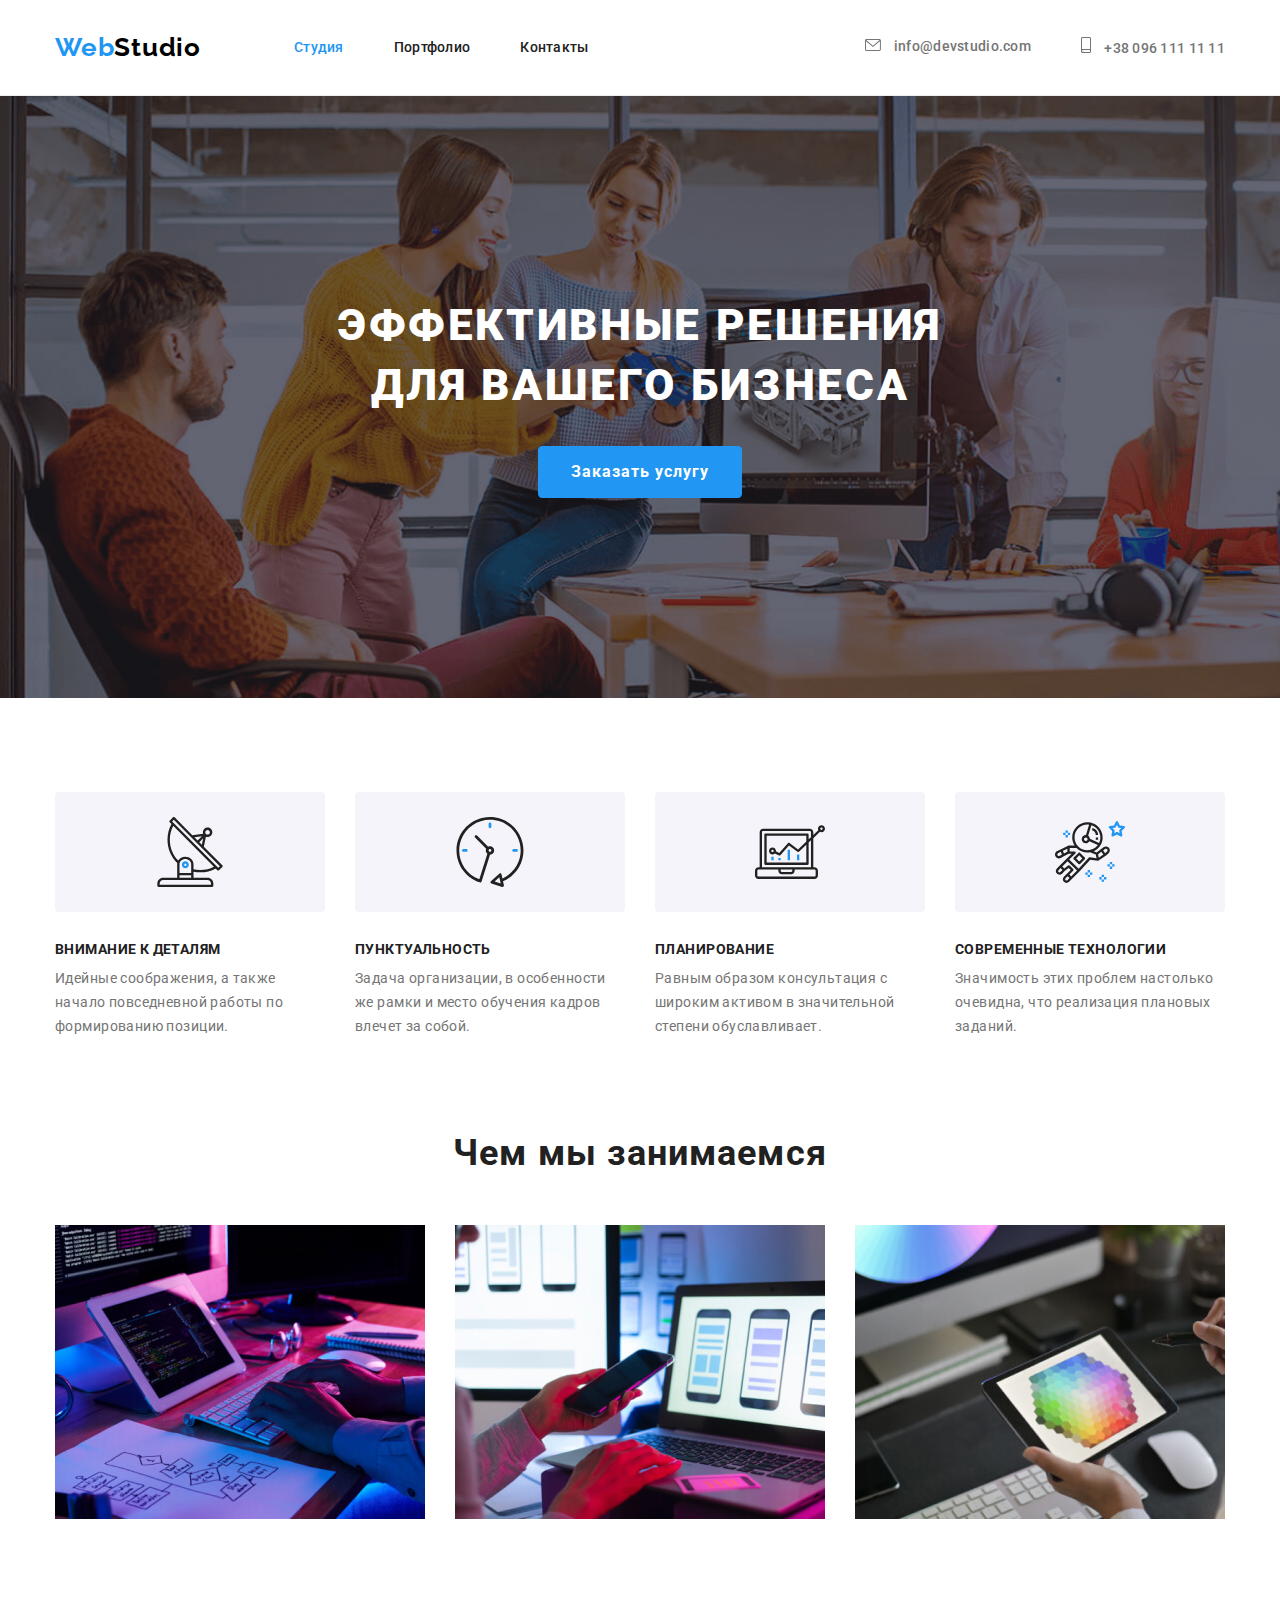
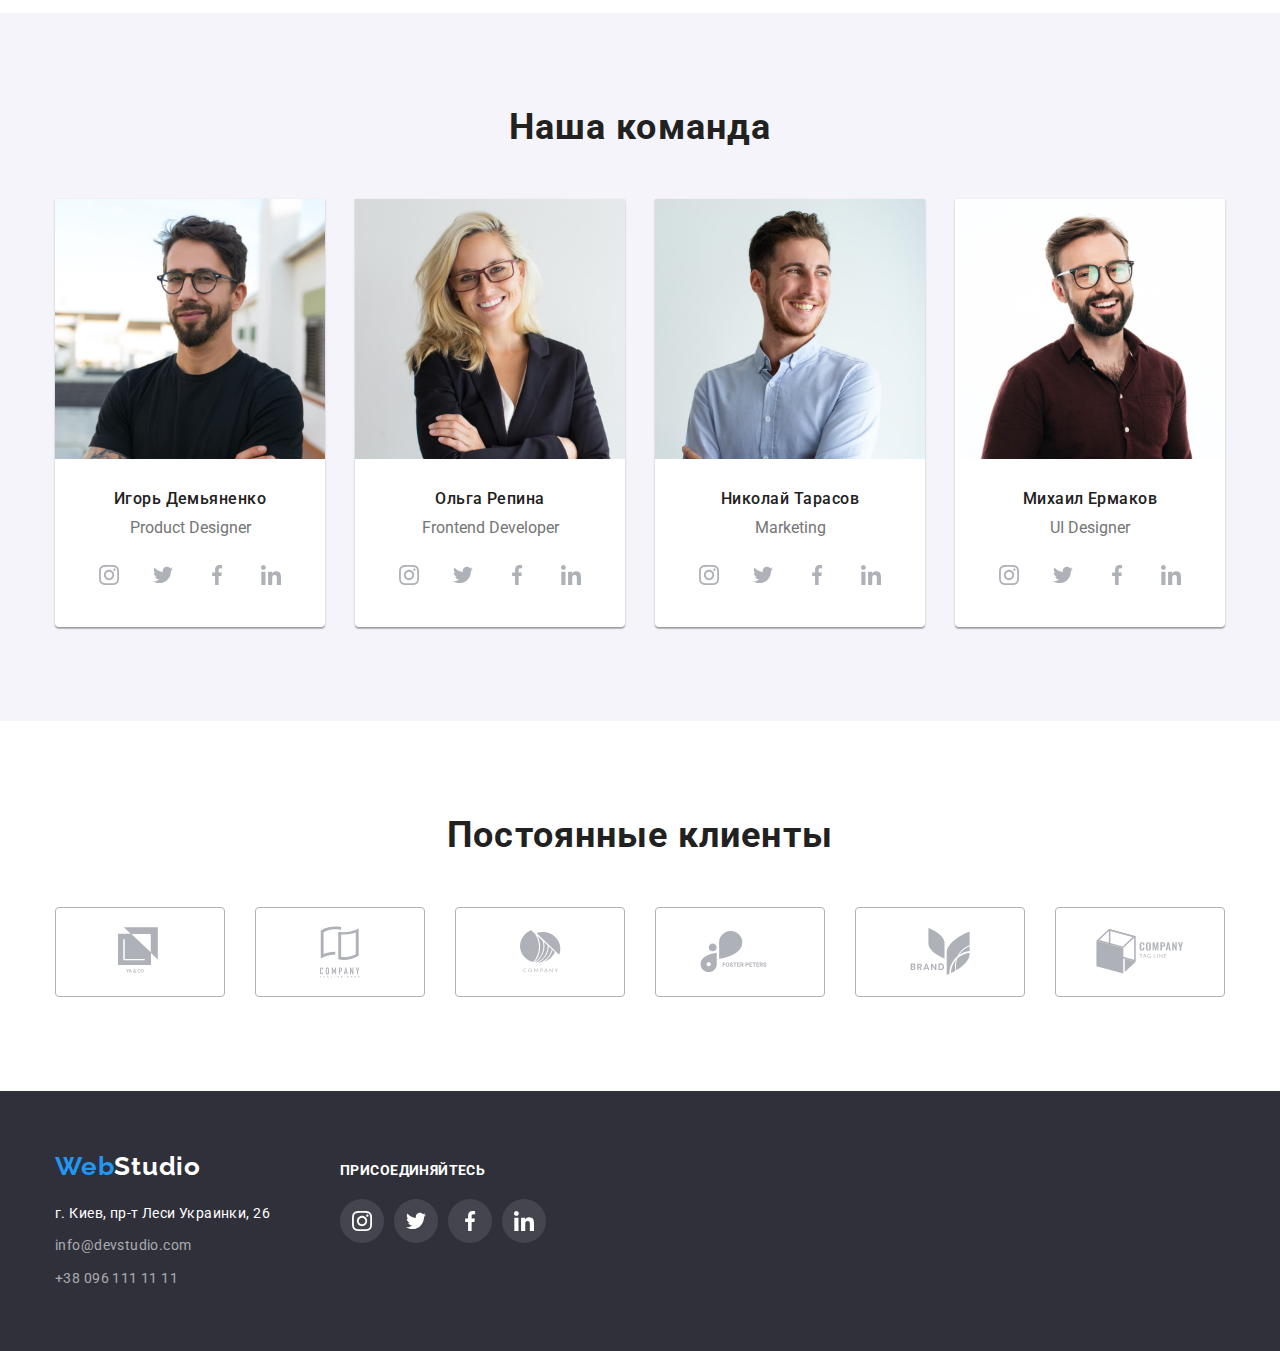
==== commit a7115d84: "optimized images" ====
--- a/index.html
+++ b/index.html
@@ -98,13 +98,13 @@
                 <h2 class="services-title">Чем мы занимаемся</h2>
                 <ul class="services-list">
                     <li class="services-list-item">
-                        <img class="services-img" src="./images/img.png" alt="программист работает по ТЗ" height="294" width="370">
+                        <img class="services-img" src="./images/img-services-1.jpg" alt="программист работает по ТЗ" height="294" width="370">
                     </li>
                     <li class="services-list-item">
-                        <img class="services-img" src="./images/img-1.png" alt="веб дизайн для приложений на смартфоне" height="294" width="370">
+                        <img class="services-img" src="./images/img-services-2.jpg" alt="веб дизайн для приложений на смартфоне" height="294" width="370">
                     </li>
                     <li class="services-list-item">
-                        <img class="services-img" src="./images/img-2.png" alt="разработка веб дизайна креативщиком" height="294" width="370">
+                        <img class="services-img" src="./images/img-services-3.jpg" alt="разработка веб дизайна креативщиком" height="294" width="370">
                     </li>
                 </ul>
             </div>
@@ -121,29 +121,29 @@
                             <p class="worker-position" lang="en">Product Designer</p>
                             <ul class="worker-social-list">
                                 <li class="worker-social-item">
-                                    <a class="worker-social-link" href="https://www.instagram.com/" target="_blank">
-                                        <svg class="social-network" width="20px" height="20px">
+                                    <a class="worker-social-link" href="https://www.instagram.com/" rel="noreferrer noopener" target="_blank">
+                                        <svg class="social-network" width="20px" height="20px" aria-label="instagram">
                                             <use href="./images/sprite.svg#instagram"></use>
                                         </svg>
                                     </a>
                                 </li>
                                 <li class="worker-social-item">
-                                    <a class="worker-social-link" href="https://www.instagram.com/" target="_blank">
-                                        <svg class="social-network" width="20px" height="20px">
+                                    <a class="worker-social-link" href="https://www.twitter.com/" rel="noreferrer noopener" target="_blank">
+                                        <svg class="social-network" width="20px" height="20px" aria-label="twitter">
                                             <use href="./images/sprite.svg#twitter"></use>
                                         </svg>
                                     </a>
                                 </li>
                                 <li class="worker-social-item">
-                                    <a class="worker-social-link" href="https://www.instagram.com/" target="_blank">
-                                        <svg class="social-network" width="20px" height="20px">
+                                    <a class="worker-social-link" href="https://www.facebook.com/" rel="noreferrer noopener" target="_blank">
+                                        <svg class="social-network" width="20px" height="20px" aria-label="facebook">
                                             <use href="./images/sprite.svg#facebook"></use>
                                         </svg>
                                     </a>
                                 </li>
                                 <li class="worker-social-item">
-                                    <a class="worker-social-link" href="https://www.instagram.com/" target="_blank">
-                                        <svg class="social-network" width="20px" height="20px">
+                                    <a class="worker-social-link" href="https://www.linkedin.com/" rel="noreferrer noopener" target="_blank">
+                                        <svg class="social-network" width="20px" height="20px" aria-label="linkedin">
                                             <use href="./images/sprite.svg#linkedin"></use>
                                         </svg>
                                     </a>
@@ -157,34 +157,34 @@
                             <h3 class="worker-name">Ольга Репина</h3>
                             <p class="worker-position" lang="en">Frontend Developer</p>
                             <ul class="worker-social-list">
-                            <li class="worker-social-item">
-                                <a class="worker-social-link" href="https://www.instagram.com/" target="_blank">
-                                    <svg class="social-network" width="20px" height="20px">
-                                        <use href="./images/sprite.svg#instagram"></use>
-                                    </svg>
-                                </a>
-                            </li>
-                            <li class="worker-social-item">
-                                <a class="worker-social-link" href="https://www.instagram.com/" target="_blank">
-                                    <svg class="social-network" width="20px" height="20px">
-                                        <use href="./images/sprite.svg#twitter"></use>
-                                    </svg>
-                                </a>
-                            </li>
-                            <li class="worker-social-item">
-                                <a class="worker-social-link" href="https://www.instagram.com/" target="_blank">
-                                    <svg class="social-network" width="20px" height="20px">
-                                        <use href="./images/sprite.svg#facebook"></use>
-                                    </svg>
-                                </a>
-                            </li>
-                            <li class="worker-social-item">
-                                <a class="worker-social-link" href="https://www.instagram.com/" target="_blank">
-                                    <svg class="social-network" width="20px" height="20px">
-                                        <use href="./images/sprite.svg#linkedin"></use>
-                                    </svg>
-                                </a>
-                            </li>
+                                <li class="worker-social-item">
+                                    <a class="worker-social-link" href="https://www.instagram.com/" rel="noreferrer noopener" target="_blank">
+                                        <svg class="social-network" width="20px" height="20px" aria-label="instagram">
+                                            <use href="./images/sprite.svg#instagram"></use>
+                                        </svg>
+                                    </a>
+                                </li>
+                                <li class="worker-social-item">
+                                    <a class="worker-social-link" href="https://www.twitter.com/" rel="noreferrer noopener" target="_blank">
+                                        <svg class="social-network" width="20px" height="20px" aria-label="twitter">
+                                            <use href="./images/sprite.svg#twitter"></use>
+                                        </svg>
+                                    </a>
+                                </li>
+                                <li class="worker-social-item">
+                                    <a class="worker-social-link" href="https://www.facebook.com/" rel="noreferrer noopener" target="_blank">
+                                        <svg class="social-network" width="20px" height="20px" aria-label="facebook">
+                                            <use href="./images/sprite.svg#facebook"></use>
+                                        </svg>
+                                    </a>
+                                </li>
+                                <li class="worker-social-item">
+                                    <a class="worker-social-link" href="https://www.linkedin.com/" rel="noreferrer noopener" target="_blank">
+                                        <svg class="social-network" width="20px" height="20px" aria-label="linkedin">
+                                            <use href="./images/sprite.svg#linkedin"></use>
+                                        </svg>
+                                    </a>
+                                </li>
                             </ul>
                         </div>
                     </li>
@@ -194,34 +194,34 @@
                             <h3 class="worker-name">Николай Тарасов</h3>
                             <p class="worker-position" lang="en">Marketing</p>
                             <ul class="worker-social-list">
-                            <li class="worker-social-item">
-                                <a class="worker-social-link" href="https://www.instagram.com/" target="_blank">
-                                    <svg class="social-network" width="20px" height="20px">
-                                        <use href="./images/sprite.svg#instagram"></use>
-                                    </svg>
-                                </a>
-                            </li>
-                            <li class="worker-social-item">
-                                <a class="worker-social-link" href="https://www.instagram.com/" target="_blank">
-                                    <svg class="social-network" width="20px" height="20px">
-                                        <use href="./images/sprite.svg#twitter"></use>
-                                    </svg>
-                                </a>
-                            </li>
-                            <li class="worker-social-item">
-                                <a class="worker-social-link" href="https://www.instagram.com/" target="_blank">
-                                    <svg class="social-network" width="20px" height="20px">
-                                        <use href="./images/sprite.svg#facebook"></use>
-                                    </svg>
-                                </a>
-                            </li>
-                            <li class="worker-social-item">
-                                <a class="worker-social-link" href="https://www.instagram.com/" target="_blank">
-                                    <svg class="social-network" width="20px" height="20px">
-                                        <use href="./images/sprite.svg#linkedin"></use>
-                                    </svg>
-                                </a>
-                            </li>
+                                <li class="worker-social-item">
+                                    <a class="worker-social-link" href="https://www.instagram.com/" rel="noreferrer noopener" target="_blank">
+                                        <svg class="social-network" width="20px" height="20px" aria-label="instagram">
+                                            <use href="./images/sprite.svg#instagram"></use>
+                                        </svg>
+                                    </a>
+                                </li>
+                                <li class="worker-social-item">
+                                    <a class="worker-social-link" href="https://www.twitter.com/" rel="noreferrer noopener" target="_blank">
+                                        <svg class="social-network" width="20px" height="20px" aria-label="twitter">
+                                            <use href="./images/sprite.svg#twitter"></use>
+                                        </svg>
+                                    </a>
+                                </li>
+                                <li class="worker-social-item">
+                                    <a class="worker-social-link" href="https://www.facebook.com/" rel="noreferrer noopener" target="_blank">
+                                        <svg class="social-network" width="20px" height="20px" aria-label="facebook">
+                                            <use href="./images/sprite.svg#facebook"></use>
+                                        </svg>
+                                    </a>
+                                </li>
+                                <li class="worker-social-item">
+                                    <a class="worker-social-link" href="https://www.linkedin.com/" rel="noreferrer noopener" target="_blank">
+                                        <svg class="social-network" width="20px" height="20px" aria-label="linkedin">
+                                            <use href="./images/sprite.svg#linkedin"></use>
+                                        </svg>
+                                    </a>
+                                </li>
                             </ul>
                         </div>
                     </li>
@@ -231,34 +231,34 @@
                             <h3 class="worker-name">Михаил Ермаков</h3>
                             <p class="worker-position" lang="en">UI Designer</p>
                             <ul class="worker-social-list">
-                            <li class="worker-social-item">
-                                <a class="worker-social-link" href="https://www.instagram.com/" target="_blank">
-                                    <svg class="social-network" width="20px" height="20px">
-                                        <use href="./images/sprite.svg#instagram"></use>
-                                    </svg>
-                                </a>
-                            </li>
-                            <li class="worker-social-item">
-                                <a class="worker-social-link" href="https://www.instagram.com/" target="_blank">
-                                    <svg class="social-network" width="20px" height="20px">
-                                        <use href="./images/sprite.svg#twitter"></use>
-                                    </svg>
-                                </a>
-                            </li>
-                            <li class="worker-social-item">
-                                <a class="worker-social-link" href="https://www.instagram.com/" target="_blank">
-                                    <svg class="social-network" width="20px" height="20px">
-                                        <use href="./images/sprite.svg#facebook"></use>
-                                    </svg>
-                                </a>
-                            </li>
-                            <li class="worker-social-item">
-                                <a class="worker-social-link" href="https://www.instagram.com/" target="_blank">
-                                    <svg class="social-network" width="20px" height="20px">
-                                        <use href="./images/sprite.svg#linkedin"></use>
-                                    </svg>
-                                </a>
-                            </li>
+                                <li class="worker-social-item">
+                                    <a class="worker-social-link" href="https://www.instagram.com/" rel="noreferrer noopener" target="_blank">
+                                        <svg class="social-network" width="20px" height="20px" aria-label="instagram">
+                                            <use href="./images/sprite.svg#instagram"></use>
+                                        </svg>
+                                    </a>
+                                </li>
+                                <li class="worker-social-item">
+                                    <a class="worker-social-link" href="https://www.twitter.com/" rel="noreferrer noopener" target="_blank">
+                                        <svg class="social-network" width="20px" height="20px" aria-label="twitter">
+                                            <use href="./images/sprite.svg#twitter"></use>
+                                        </svg>
+                                    </a>
+                                </li>
+                                <li class="worker-social-item">
+                                    <a class="worker-social-link" href="https://www.facebook.com/" rel="noreferrer noopener" target="_blank">
+                                        <svg class="social-network" width="20px" height="20px" aria-label="facebook">
+                                            <use href="./images/sprite.svg#facebook"></use>
+                                        </svg>
+                                    </a>
+                                </li>
+                                <li class="worker-social-item">
+                                    <a class="worker-social-link" href="https://www.linkedin.com/" rel="noreferrer noopener" target="_blank">
+                                        <svg class="social-network" width="20px" height="20px" aria-label="linkedin">
+                                            <use href="./images/sprite.svg#linkedin"></use>
+                                        </svg>
+                                    </a>
+                                </li>
                             </ul>
                         </div>
                     </li>           
@@ -335,33 +335,34 @@
                 </ul>
             </address>
             </div>
+            <!-- footer social links -->
             <div class="footer-social">
-                <h2 class="join">присоединяйтесь</h2>
+                <p class="join">присоединяйтесь</p>
                 <ul class="footer-social-list">
                     <li class="footer-social-item">
-                        <a class="footer-social-link" href="https://www.instagram.com/" target="_blank">
-                            <svg class="social-logo" width="20px" height="20px">
+                        <a class="footer-social-link" href="https://www.instagram.com/" rel="noreferrer noopener" target="_blank">
+                            <svg class="social-logo" width="20px" height="20px" aria-label="instagram">
                                 <use href="./images/sprite.svg#instagram"></use>
                             </svg>
                         </a>
                     </li>
                     <li class="footer-social-item">
-                        <a class="footer-social-link" href="https://twitter.com/" target="_blank">
-                            <svg class="social-logo" width="20px" height="20px">
+                        <a class="footer-social-link" href="https://twitter.com/" rel="noreferrer noopener" target="_blank">
+                            <svg class="social-logo" width="20px" height="20px" aria-label="twitter">
                                 <use href="./images/sprite.svg#twitter"></use>
                             </svg>
                         </a>
                     </li>
                     <li class="footer-social-item">
-                        <a class="footer-social-link" href="https://www.facebook.com" target="_blank">
-                            <svg class="social-logo" width="20px" height="20px">
+                        <a class="footer-social-link" href="https://www.facebook.com" rel="noreferrer noopener" target="_blank">
+                            <svg class="social-logo" width="20px" height="20px" aria-label="facebook">
                                 <use href="./images/sprite.svg#facebook"></use>
                             </svg>
                         </a>
                     </li>
                     <li class="footer-social-item">
-                        <a class="footer-social-link" href="https://www.linkedin.com" target="_blank"">
-                            <svg class="social-logo" width="20px" height="20px">
+                        <a class="footer-social-link" href="https://www.linkedin.com" rel="noreferrer noopener" target="_blank"">
+                            <svg class="social-logo" width="20px" height="20px" aria-label="linkedin">
                                 <use href="./images/sprite.svg#linkedin"></use>
                             </svg>
                         </a>
--- a/css/styles.css
+++ b/css/styles.css
@@ -5,6 +5,7 @@
     --reserve-text-color: #FFFFFF;
     --primary-font-family: "Roboto", sans-serif;
     --secondary-font-family: "Raleway", sans-serif;
+    --card-set-gap: 30px;
 }
 html {
     box-sizing: border-box;
@@ -148,7 +149,7 @@
         rgba(47, 48, 58, 0.4),
         rgba(47, 48, 58, 0.4)
       ),
-      url(../images/hero.jpg);
+      url(../images/hero-img.png);
     background-repeat: no-repeat;
     background-size: cover;
  } 
@@ -440,15 +441,20 @@
 .examples-list {
     display: flex;
     flex-wrap: wrap;
+    margin-left: calc(-1 * var(--card-set-gap));
+    margin-top: calc(-1 * var(--card-set-gap));
+}
+.examples-list-item:hover,
+.examples-list-item:focus {
+    box-shadow: 
+    0px 1px 1px rgba(0, 0, 0, 0.12), 
+    0px 4px 4px rgba(0, 0, 0, 0.06), 
+    1px 4px 6px rgba(0, 0, 0, 0.16);
 }
 .examples-list-item {
-    width: 370px;
-}
-.examples-list-item:not(:nth-child(3n)) {
-     margin-right: 30px;
-} 
-.examples-list-item:not(:nth-last-child(-n + 3)) {
-    margin-bottom: 30px;
+        flex-basis: calc(100% / 3 - var(--card-set-gap));
+        margin-left: var(--card-set-gap);
+        margin-top: var(--card-set-gap);
 }
 .examples-list-item-title {
     margin-bottom: 4px;
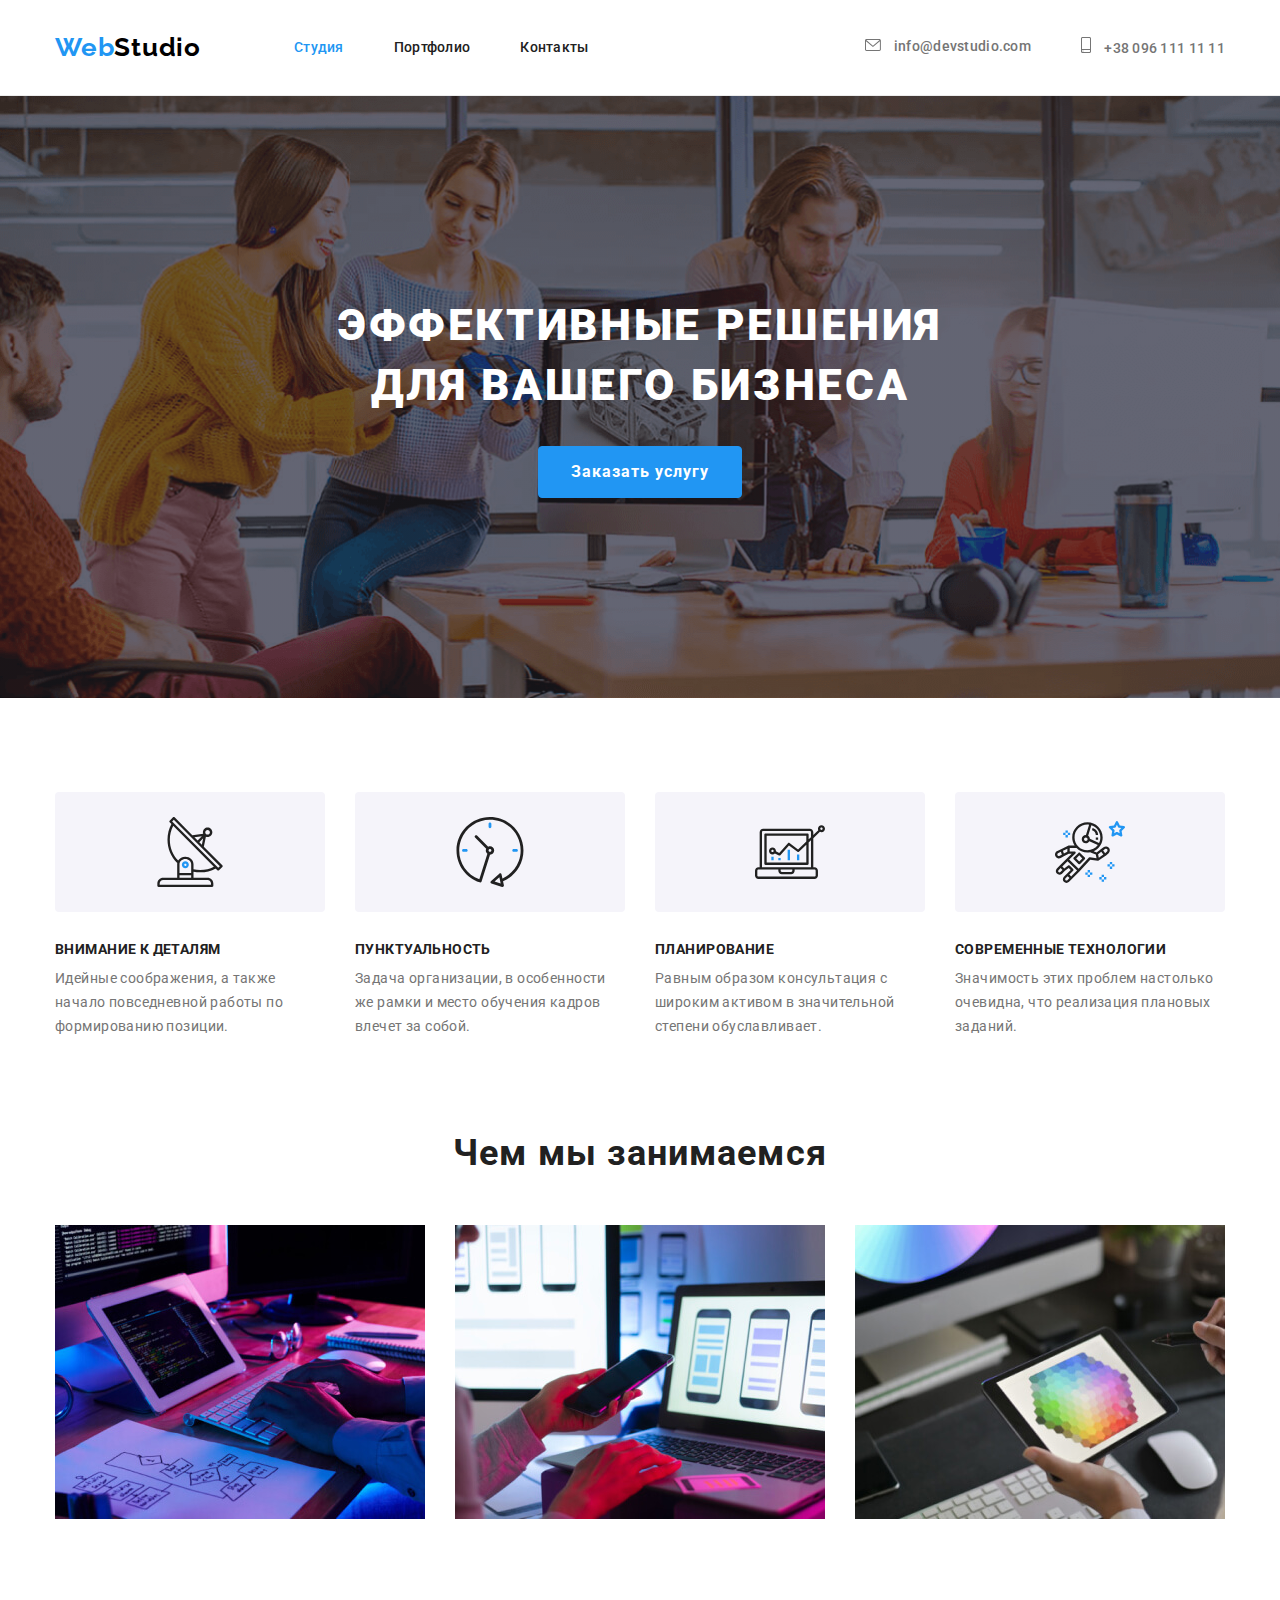
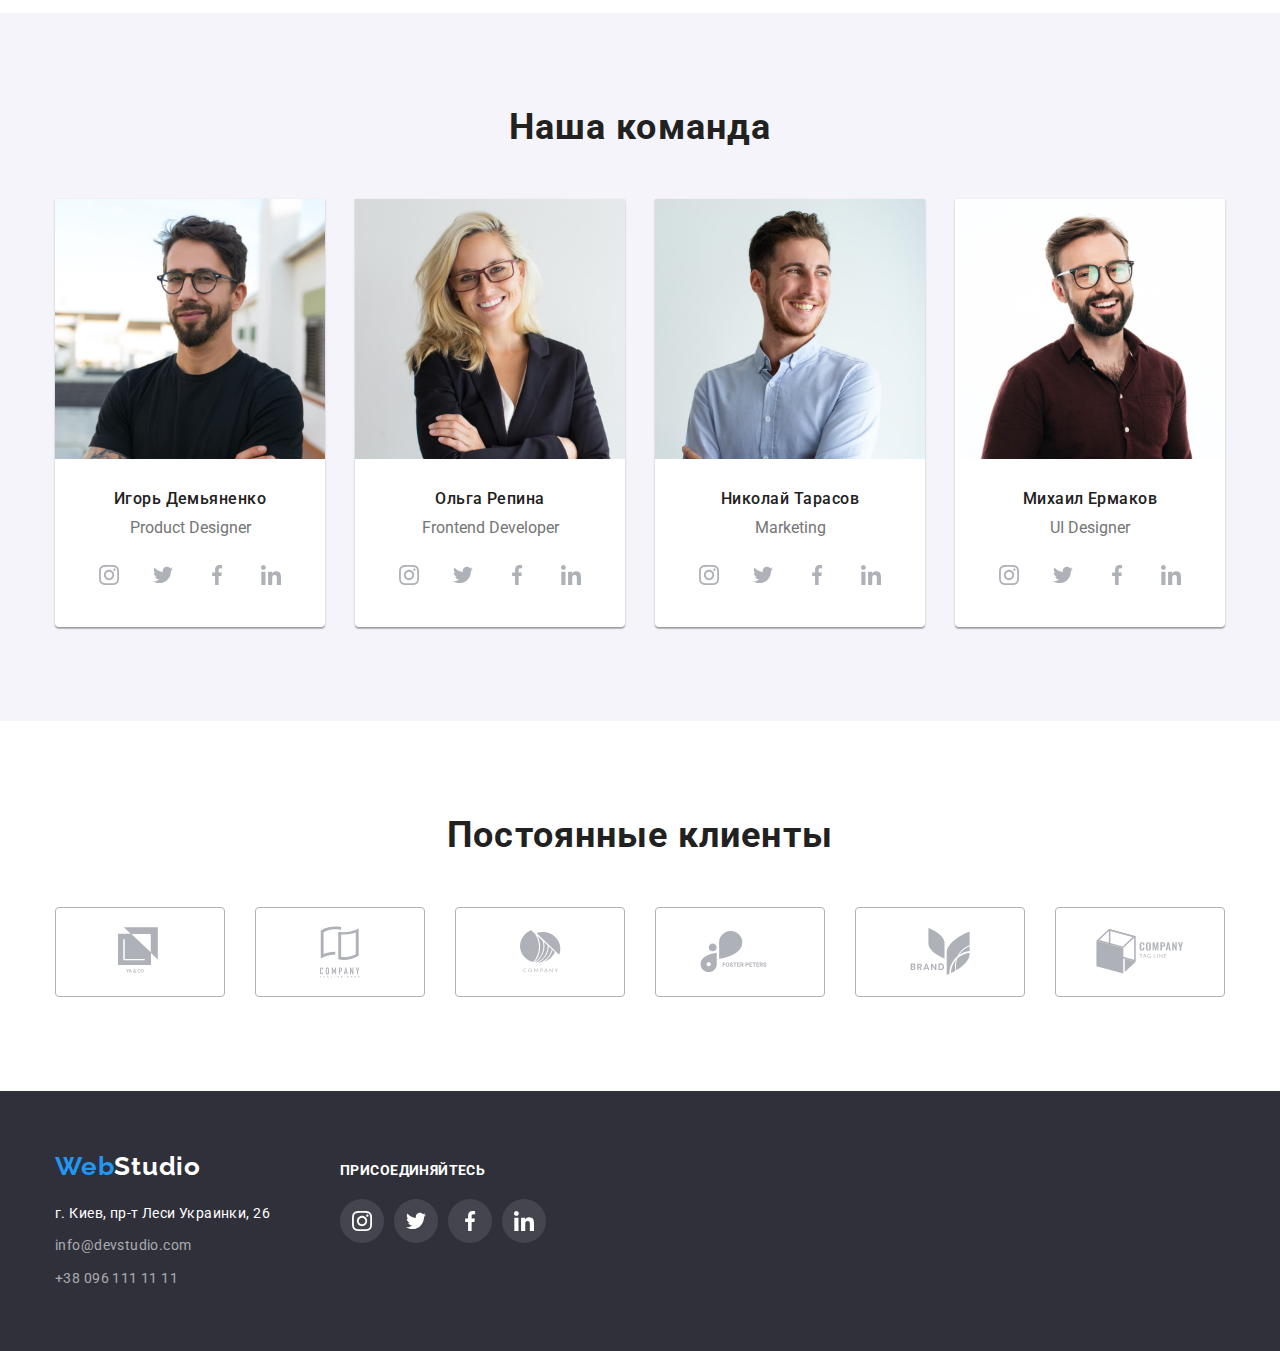
==== commit ca7b86d2: "hero + contacts" ====
--- a/index.html
+++ b/index.html
@@ -17,7 +17,7 @@
             <ul class="site-nav-list">
                 <li class="nav-menu-item"> <a class="nav-menu-item-link current" href="./index.html">Студия</a></li>
                 <li class="nav-menu-item"> <a class="nav-menu-item-link" href="./portfolio.html">Портфолио</a></li>
-                <li class="nav-menu-item"> <a class="nav-menu-item-link" href="">Контакты</a></li>
+                <li class="nav-menu-item"> <a class="nav-menu-item-link" href="#team">Контакты</a></li>
             </ul>
         </nav>    
         <ul class="contacts">
@@ -110,7 +110,7 @@
             </div>
         </section>
         <!--team-->
-        <section class="team section">
+        <section id="team" class="team section">
             <div class="container">
                 <h2 class="team-title">Наша команда</h2>
                 <ul class="worker-list">
@@ -361,7 +361,7 @@
                         </a>
                     </li>
                     <li class="footer-social-item">
-                        <a class="footer-social-link" href="https://www.linkedin.com" rel="noreferrer noopener" target="_blank"">
+                        <a class="footer-social-link" href="https://www.linkedin.com" rel="noreferrer noopener" target="_blank">
                             <svg class="social-logo" width="20px" height="20px" aria-label="linkedin">
                                 <use href="./images/sprite.svg#linkedin"></use>
                             </svg>
--- a/css/styles.css
+++ b/css/styles.css
@@ -141,7 +141,9 @@
 
 /* =========== HERO ==========*/
 .hero {
-    text-align: center;
+    max-width: 1600px;
+    /* min-height: 600px; */
+    margin: 0 auto;
     padding-top: 200px;
     padding-bottom: 200px;
     background-color: #2F303A;
@@ -150,8 +152,10 @@
         rgba(47, 48, 58, 0.4)
       ),
       url(../images/hero-img.png);
+    background-position: center;
     background-repeat: no-repeat;
     background-size: cover;
+    text-align: center;
  } 
 .hero-title {
     max-width: 696px;
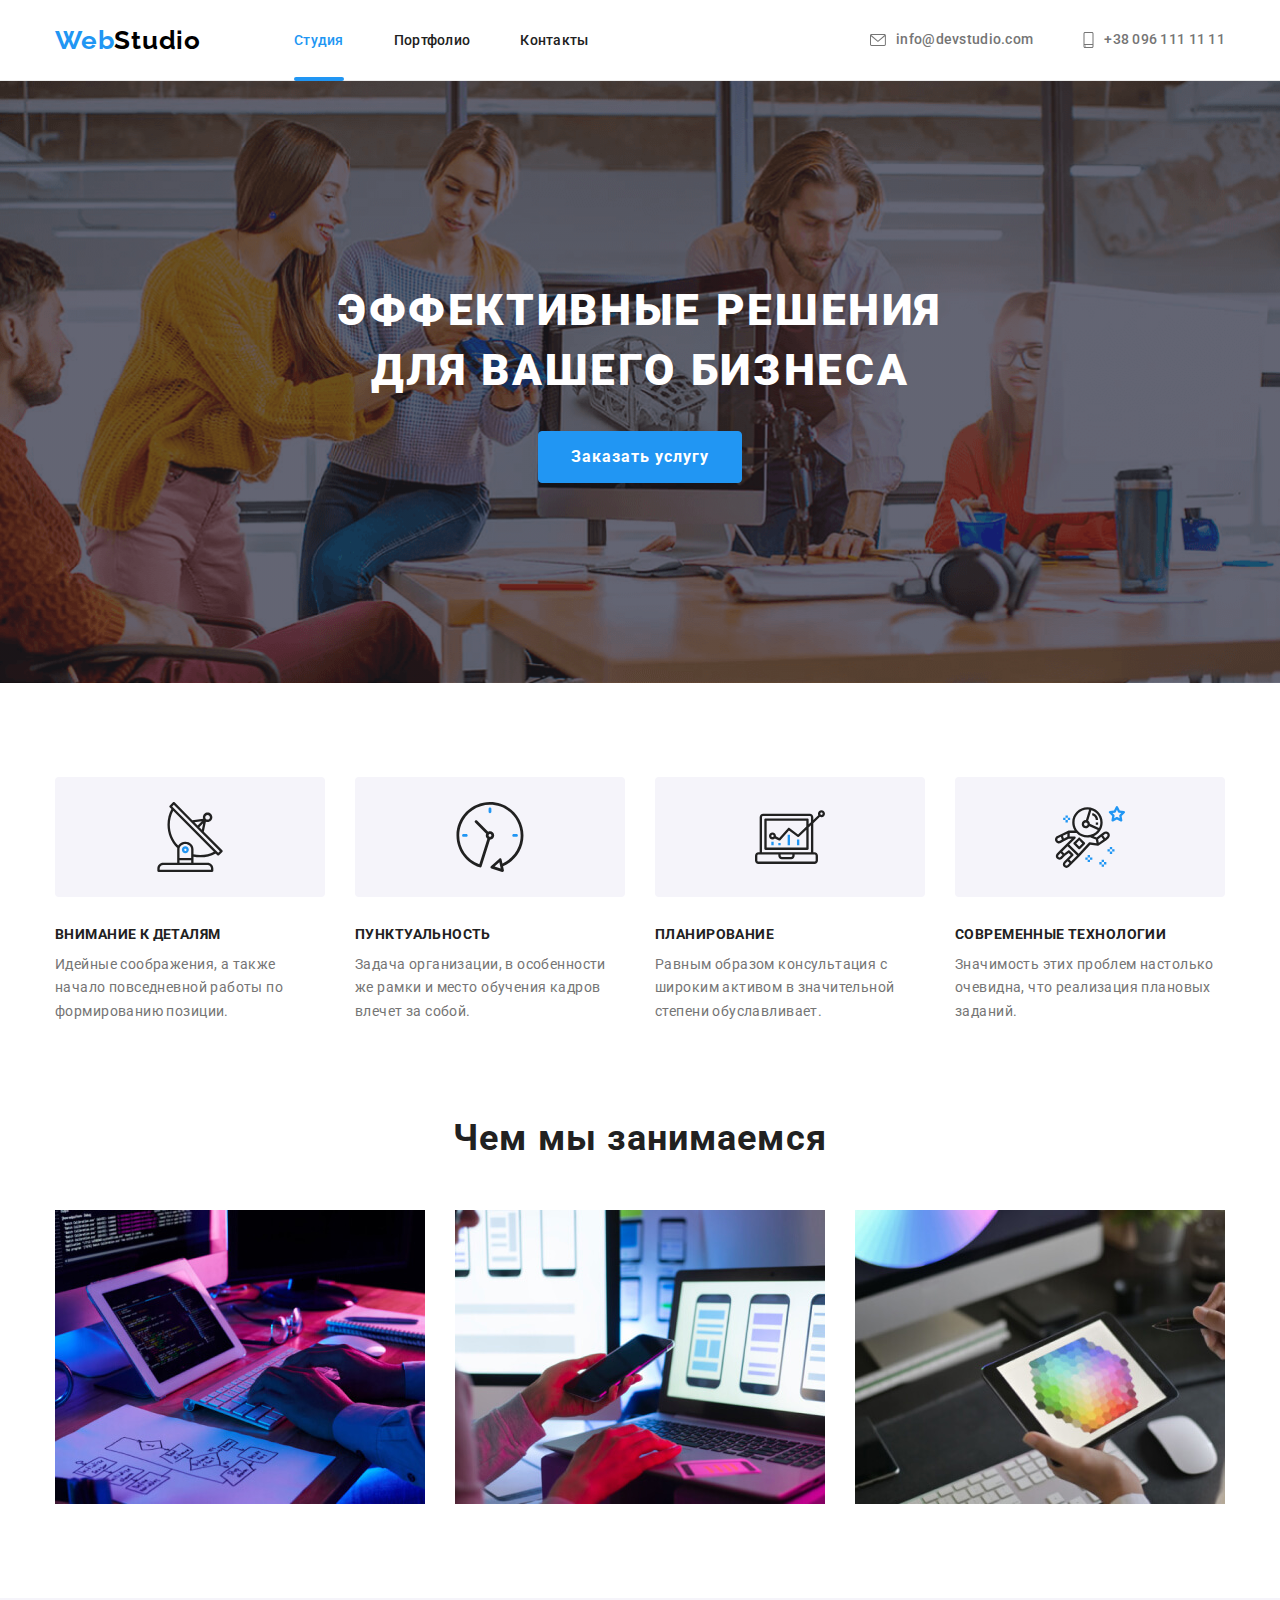
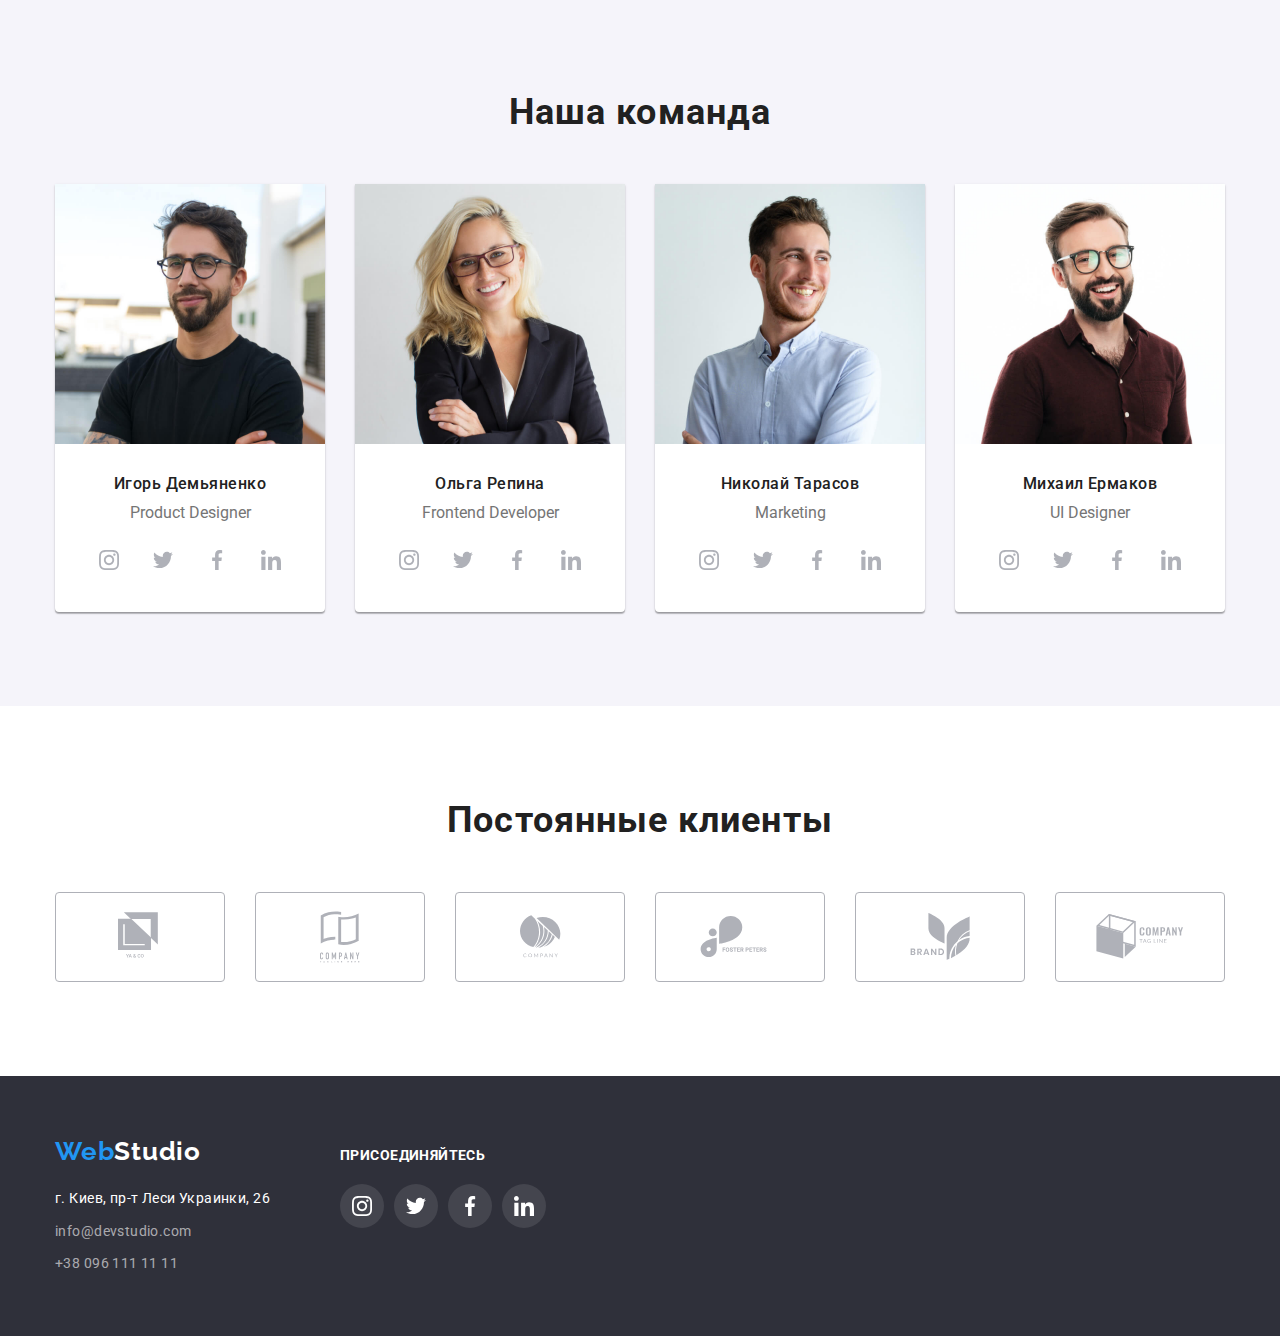
==== commit 9a887220: "added transition + current +optimized css" ====
--- a/index.html
+++ b/index.html
@@ -31,7 +31,7 @@
             </li>
             <li class="contact-item">
                 <a class="contact-item-link" href="tel:+380961111111">
-                    <svg class="contact-icon" width="10px" height="16px">
+                    <svg class="contact-icon" width="11px" height="16px">
                         <use href="./images/sprite.svg#smartphone"></use>
                     </svg>
                     +38 096 111 11 11
--- a/css/styles.css
+++ b/css/styles.css
@@ -68,8 +68,6 @@
   }
   /* ========== HEADER ==========*/
 .header {
-    padding-top: 32px;
-    padding-bottom: 32px;
     border-bottom: 1px solid #ececec;
 }
   .header .container {
@@ -85,7 +83,8 @@
     align-items: center;
     margin-left: 93px;
   }
-  .nav-menu-item:not(:last-child) {
+  .nav-menu-item:not(:last-child),
+  .contact-item:not(:last-child) {
       margin-right: 50px;
   }
   .contacts {
@@ -104,12 +103,15 @@
   .accent-logo-color {
       color: var(--accent-text-color);
   }
-  .nav-menu-item-link {
+  .nav-menu-item-link,
+  .contact-item {
       font-weight: 500;
       font-size: 14px;
       line-height: 1.14;
       letter-spacing: 0.02em;
       color: var(--primary-text-color);
+      
+      transition: color 250ms cubic-bezier(0.4, 0, 0.2, 1);
   }
   .nav-menu-item-link:hover,
   .nav-menu-item-link:focus,
@@ -117,17 +119,32 @@
   .contact-item-link:focus {
     color: var(--accent-text-color);
 }
-.current {
+.nav-menu-item-link, 
+.contact-item-link {
+    padding-top: 32px;
+    padding-bottom: 32px;
+}
+.nav-menu-item-link.current {
+    position: relative;
     color: var(--accent-text-color);
 }
-.contact-item:not(:last-child) {
-    margin-right: 50px;
+.nav-menu-item-link.current::after {
+    content: "";
+
+    position: absolute;
+    left: 0;
+    bottom: -1px;
+
+    display: block;
+    width: 100%;
+    height: 4px;
+    background-color: var(--accent-text-color);
+    border-radius: 2px;
+  
 }
 .contact-item-link {
-    font-weight: 500;
-    font-size: 14px;
-    line-height: 1.14;
-    letter-spacing: 0.02em;
+    display: flex;
+    align-items: center;
     color: var(--secondary-text-color);
 }
 .contact-item {
@@ -298,7 +315,11 @@
     height: 44px;
     border-radius: 50%;
     color: #AFB1B8;
-}
+
+    transition: color 250ms cubic-bezier(0.4, 0, 0.2, 1),
+    background-color 250ms cubic-bezier(0.4, 0, 0.2, 1);
+    
+} 
 .worker-social-link:hover,
 .worker-social-link:focus {
     background-color: var(--accent-text-color);
@@ -333,7 +354,10 @@
     width: 170px;
     height: 90px;
     border: 1px solid;
-    border-radius: 4px
+    border-radius: 4px;
+
+    transition: color 250ms cubic-bezier(0.4, 0, 0.2, 1), 
+    border-color 250ms cubic-bezier(0.4, 0, 0.2, 1)
 }
 .clients-link:hover,
 .clients-link:focus {
@@ -402,6 +426,8 @@
     border-radius: 50%;
     background-color: rgba(255, 255, 255, 0.1);
     color: var(--reserve-text-color);
+
+    transition: background-color 250ms cubic-bezier(0.4, 0, 0.2, 1)
 }
 .footer-social-link:hover,
 .footer-social-link:focus {
@@ -448,17 +474,19 @@
     margin-left: calc(-1 * var(--card-set-gap));
     margin-top: calc(-1 * var(--card-set-gap));
 }
+.examples-list-item {
+    flex-basis: calc(100% / 3 - var(--card-set-gap));
+    margin-left: var(--card-set-gap);
+    margin-top: var(--card-set-gap);
+
+     transition: box-shadow 250ms cubic-bezier(0.4, 0, 0.2, 1);
+}
 .examples-list-item:hover,
 .examples-list-item:focus {
     box-shadow: 
     0px 1px 1px rgba(0, 0, 0, 0.12), 
     0px 4px 4px rgba(0, 0, 0, 0.06), 
     1px 4px 6px rgba(0, 0, 0, 0.16);
-}
-.examples-list-item {
-        flex-basis: calc(100% / 3 - var(--card-set-gap));
-        margin-left: var(--card-set-gap);
-        margin-top: var(--card-set-gap);
 }
 .examples-list-item-title {
     margin-bottom: 4px;
